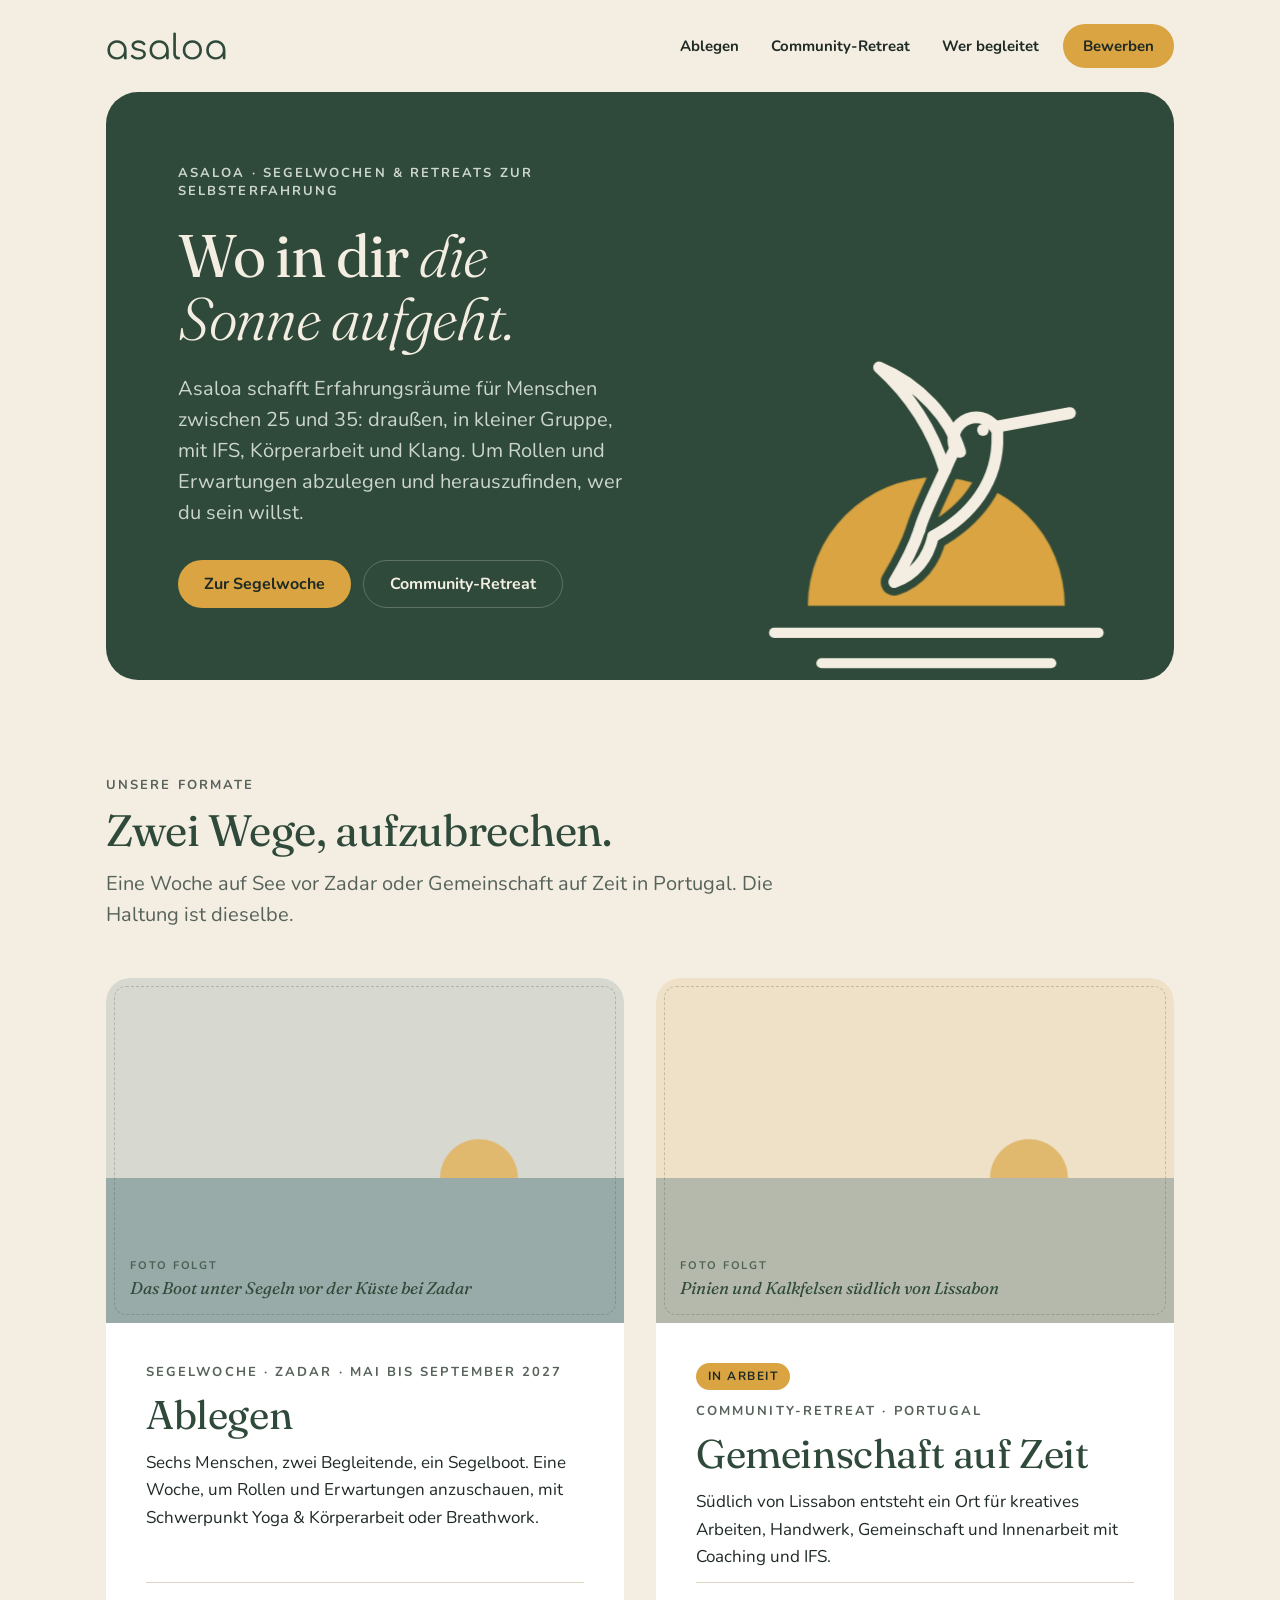
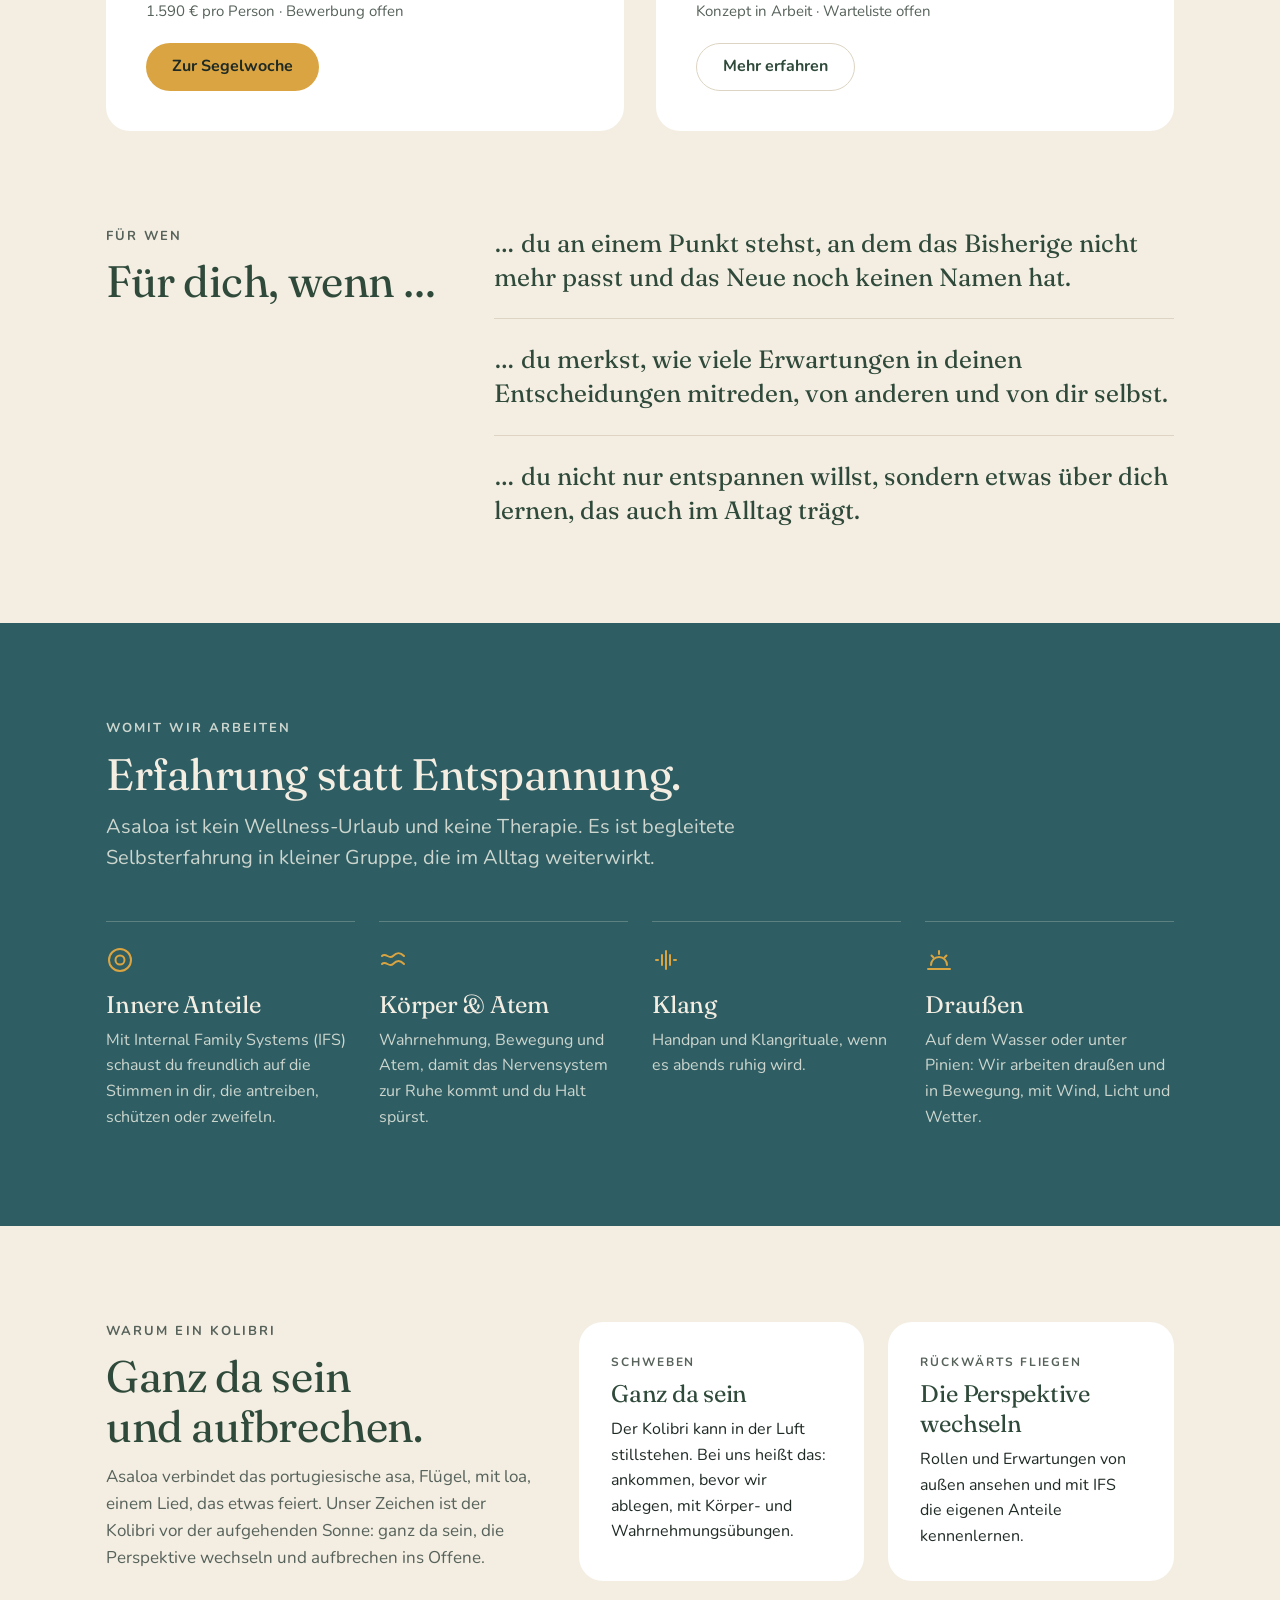
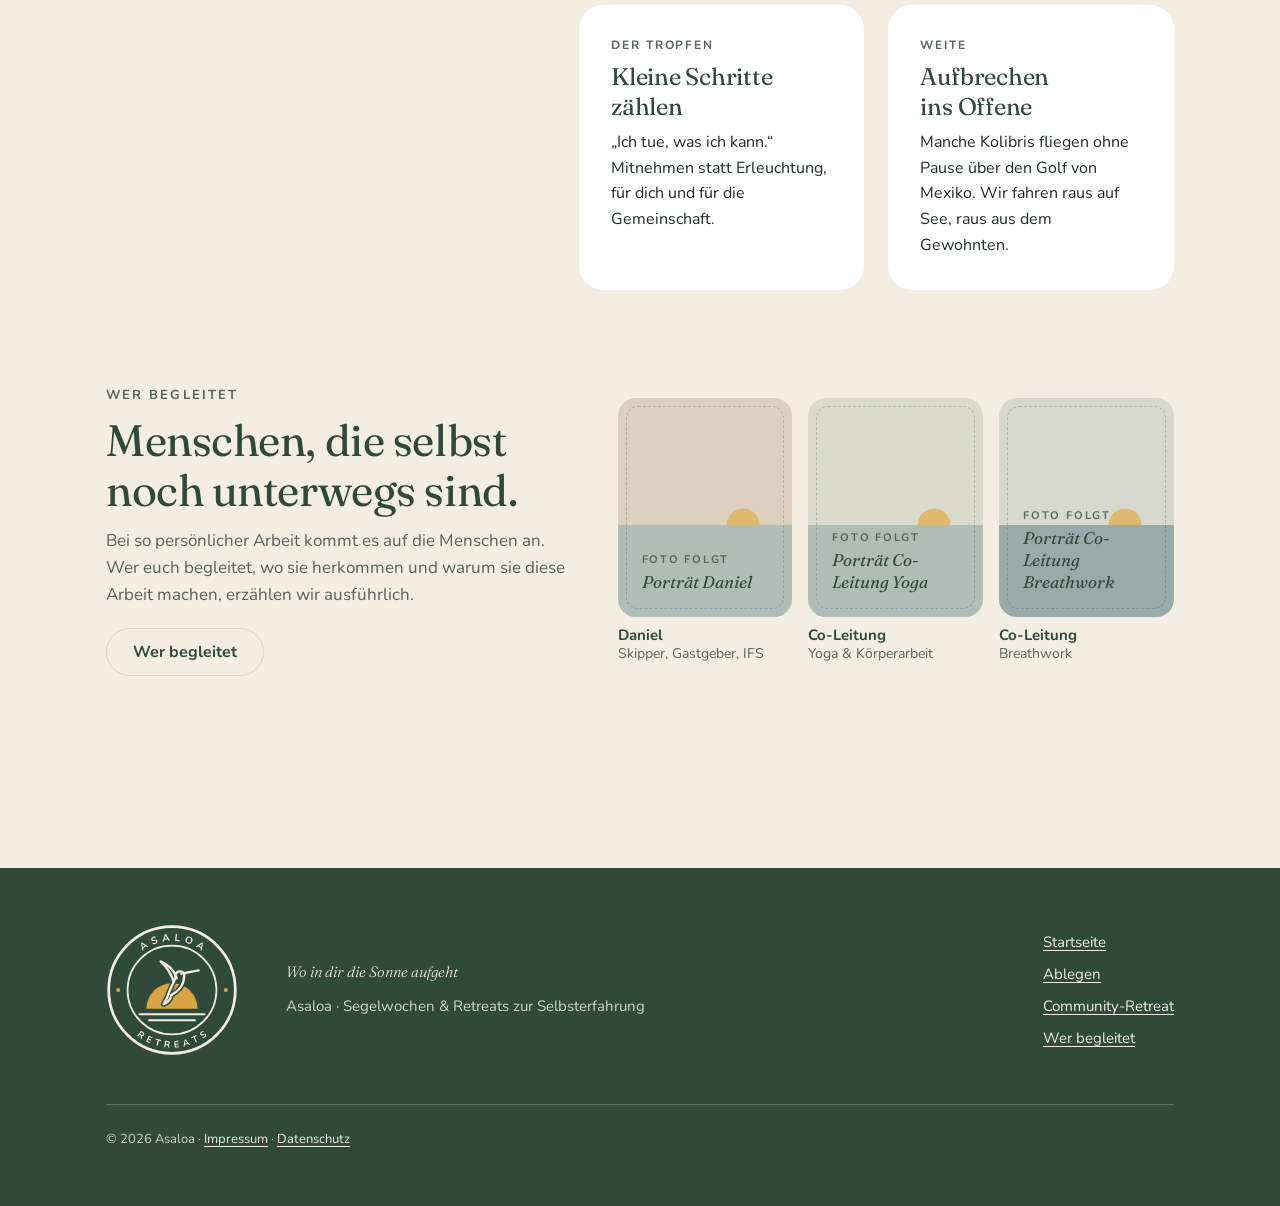
==== index.html @ fcc2469d "Website asaloa.de: mehrseitige Fassung (November 2026) Startseite Asaloa, Ablegen mit zwei Schwerpun" ====
<!doctype html>
<html lang="de">
<head>
<meta charset="utf-8">
<meta name="viewport" content="width=device-width,initial-scale=1,viewport-fit=cover">
<title>Asaloa · Segelwochen &amp; Retreats zur Selbsterfahrung</title>
<meta name="description" content="Asaloa: Segelwochen und Retreats zur Selbsterfahrung für Menschen zwischen 25 und 35. Ablegen, die Segelwoche vor Zadar, und ein Community-Retreat in Portugal.">
<meta name="theme-color" content="#2F4A3A">
<link rel="icon" href="favicon.svg" type="image/svg+xml">
<link rel="preload" href="fonts/fraunces-latin-opsz-normal.woff2" as="font" type="font/woff2" crossorigin>
<link rel="preload" href="fonts/nunito-latin-wght-normal.woff2" as="font" type="font/woff2" crossorigin>
<link rel="stylesheet" href="assets/asaloa.css">
<meta property="og:title" content="Asaloa · Segelwochen &amp; Retreats zur Selbsterfahrung">
<meta property="og:description" content="Asaloa: Segelwochen und Retreats zur Selbsterfahrung für Menschen zwischen 25 und 35. Ablegen, die Segelwoche vor Zadar, und ein Community-Retreat in Portugal.">
<meta property="og:type" content="website">
<meta property="og:url" content="https://asaloa.de/">
<meta property="og:locale" content="de_DE">
<script>(function(){var h=location.hash;if(/^#(bewerben|woche|termine|team)$/.test(h)){location.replace('ablegen.html'+h);}})();</script>
</head>
<body>
<header class="site-head">
  <div class="wrap">
    <a class="brand" href="./" aria-label="Asaloa, zur Startseite"><svg xmlns="http://www.w3.org/2000/svg" xmlns:xlink="http://www.w3.org/1999/xlink" viewBox="2.1 -82.1 348.8 86.6" aria-hidden="true" focusable="false"><defs><path id="wm-g0" d="M331 -5Q254 -5 193.0 31.5Q132 68 96.5 131.0Q61 194 61 273Q61 353 97.5 416.0Q134 479 197.0 515.5Q260 552 339 552Q418 552 480.5 515.5Q543 479 579.5 416.0Q616 353 617 273L586 249Q586 177 552.5 119.5Q519 62 461.5 28.5Q404 -5 331 -5ZM339 65Q397 65 442.5 92.0Q488 119 514.5 166.5Q541 214 541 273Q541 333 514.5 380.0Q488 427 442.5 454.5Q397 482 339 482Q282 482 236.0 454.5Q190 427 163.0 380.0Q136 333 136 273Q136 214 163.0 166.5Q190 119 236.0 92.0Q282 65 339 65ZM578 0Q561 0 550.0 10.5Q539 21 539 38V209L558 288L617 273V38Q617 21 606.0 10.5Q595 0 578 0Z"/><path id="wm-g1" d="M281 -5Q222 -5 164.0 15.0Q106 35 70 75Q59 87 61.0 102.0Q63 117 76 128Q90 138 105.0 136.0Q120 134 130 123Q154 95 193.5 80.0Q233 65 281 65Q355 65 388.0 90.5Q421 116 422 152Q422 188 388.0 211.5Q354 235 276 248Q175 264 128.0 304.0Q81 344 81 399Q81 450 108.0 484.0Q135 518 180.0 535.0Q225 552 279 552Q346 552 394.5 529.0Q443 506 473 467Q483 454 481.0 440.0Q479 426 465 417Q453 410 437.5 412.5Q422 415 411 427Q386 456 353.0 469.5Q320 483 277 483Q222 483 189.0 460.5Q156 438 156 404Q156 381 168.5 364.0Q181 347 211.5 334.0Q242 321 297 312Q372 300 415.5 276.5Q459 253 477.5 221.5Q496 190 496 153Q496 106 468.5 70.5Q441 35 392.5 15.0Q344 -5 281 -5Z"/><path id="wm-g2" d="M208 0Q168 0 136.5 22.0Q105 44 87.5 83.0Q70 122 70 173V743Q70 760 80.5 770.5Q91 781 108 781Q125 781 135.5 770.5Q146 760 146 743V173Q146 130 163.5 103.0Q181 76 208 76H233Q248 76 257.0 65.5Q266 55 266 38Q266 21 253.5 10.5Q241 0 221 0Z"/><path id="wm-g3" d="M339 -5Q259 -5 196.0 31.0Q133 67 97.0 130.0Q61 193 61 273Q61 354 97.0 417.0Q133 480 196.0 516.0Q259 552 339 552Q419 552 481.5 516.0Q544 480 580.0 417.0Q616 354 617 273Q617 193 580.5 130.0Q544 67 481.5 31.0Q419 -5 339 -5ZM339 65Q397 65 443.0 92.0Q489 119 515.0 166.0Q541 213 541 273Q541 333 515.0 380.5Q489 428 443.0 455.0Q397 482 339 482Q281 482 235.0 455.0Q189 428 162.5 380.5Q136 333 136 273Q136 213 162.5 166.0Q189 119 235.0 92.0Q281 65 339 65Z"/></defs><g fill="currentColor"><use xlink:href="#wm-g0" transform="translate(0.00 0) scale(0.1000 -0.1000)"/><use xlink:href="#wm-g1" transform="translate(67.70 0) scale(0.1000 -0.1000)"/><use xlink:href="#wm-g0" transform="translate(121.60 0) scale(0.1000 -0.1000)"/><use xlink:href="#wm-g2" transform="translate(189.30 0) scale(0.1000 -0.1000)"/><use xlink:href="#wm-g3" transform="translate(217.50 0) scale(0.1000 -0.1000)"/><use xlink:href="#wm-g0" transform="translate(285.20 0) scale(0.1000 -0.1000)"/></g></svg></a>
    <nav class="nav" aria-label="Hauptmenü">
      <a href="ablegen.html">Ablegen</a>
      <a href="community-retreat.html">Community-Retreat</a>
      <a href="wer-begleitet.html">Wer begleitet</a>
    </nav>
    <a class="btn btn-accent head-cta" href="ablegen.html#bewerben">Bewerben</a>
  </div>
</header>
<main>
  <section class="wrap" aria-labelledby="hero-title">
    <div class="hero">
      <div class="hero-text">
        <span class="label">Asaloa · Segelwochen &amp; Retreats zur Selbsterfahrung</span>
        <h1 id="hero-title">Wo in dir <em>die Sonne aufgeht.</em></h1>
        <p class="lead">Asaloa schafft Erfahrungsräume für Menschen zwischen 25 und 35: draußen, in kleiner Gruppe, mit IFS, Körperarbeit und Klang. Um Rollen und Erwartungen abzulegen und herauszufinden, wer du sein willst.</p>
        <div class="hero-actions">
          <a class="btn btn-accent" href="ablegen.html">Zur Segelwoche</a>
          <a class="btn btn-ghost" href="community-retreat.html">Community-Retreat</a>
        </div>
      </div>
      <div class="hero-mark"><svg viewBox="44 50 112 100" role="img" aria-label="Asaloa-Zeichen: ein Kolibri vor der aufgehenden Sonne über dem Meer"><defs><mask id="hm-halo" maskUnits="userSpaceOnUse" x="0" y="0" width="200" height="200"><rect x="0" y="0" width="200" height="200" fill="#fff"/><g transform="translate(47.05 43.50) scale(0.5)" fill="none" stroke="#000" stroke-width="15.96" stroke-linecap="round" stroke-linejoin="round"><path d="M117 76 A13 13 0 1 1 142 66"/><path d="M142 63 L185 55"/><path d="M117 76 C 115 80, 113 84, 111 89 C 104 104, 98 116, 96 124"/><path d="M142 68 C 143 96, 126 116, 104 128"/><path d="M96 124 C 92 136, 87 145, 81 155 C 93 151, 101 141, 104 128"/><path d="M111 89 C 104 66, 92 46, 72 28 C 96 38, 114 58, 120 78"/></g></mask><clipPath id="hm-sky"><rect x="0" y="0" width="200" height="128.5"/></clipPath></defs><g mask="url(#hm-halo)"><g clip-path="url(#hm-sky)"><path class="sun" d="M62 128 A38 38 0 0 1 138 128 Z" fill="#D9A441"/></g></g><g stroke="currentColor" stroke-width="3" stroke-linecap="round"><line x1="52" y1="136" x2="148" y2="136"/><line x1="66" y1="145" x2="134" y2="145"/></g><g transform="translate(47.05 43.50) scale(0.5)" fill="none" stroke="currentColor" stroke-width="6.96" stroke-linecap="round" stroke-linejoin="round"><path d="M117 76 A13 13 0 1 1 142 66"/><path d="M142 63 L185 55"/><path d="M117 76 C 115 80, 113 84, 111 89 C 104 104, 98 116, 96 124"/><path d="M142 68 C 143 96, 126 116, 104 128"/><path d="M96 124 C 92 136, 87 145, 81 155 C 93 151, 101 141, 104 128"/><path d="M111 89 C 104 66, 92 46, 72 28 C 96 38, 114 58, 120 78"/></g><g transform="translate(47.05 43.50) scale(0.5)"><circle cx="133.5" cy="65" r="3.48" fill="currentColor"/></g></svg></div>
    </div>
  </section>

  <section class="section" id="formate" aria-labelledby="formate-title">
    <div class="wrap">
      <div class="head">
        <span class="label">Unsere Formate</span>
        <h2 id="formate-title">Zwei Wege, aufzubrechen.</h2>
        <p class="lead muted">Eine Woche auf See vor Zadar oder Gemeinschaft auf Zeit in Portugal. Die Haltung ist dieselbe.</p>
      </div>
      <div class="offers">
        <article class="offer">
          <figure class="bild r-3x2 t-meer" data-bild="start-ablegen"><div class="bild-platz" role="img" aria-label="Platzhalter für ein Foto: Das Boot unter Segeln vor der Küste bei Zadar"><span class="bild-tag">Foto folgt</span><span class="bild-motiv">Das Boot unter Segeln vor der Küste bei Zadar</span></div></figure>
          <div class="offer-body">
            <span class="label">Segelwoche · Zadar · Mai bis September 2027</span>
            <h3>Ablegen</h3>
            <p>Sechs Menschen, zwei Begleitende, ein Segelboot. Eine Woche, um Rollen und Erwartungen anzuschauen, mit Schwerpunkt Yoga &amp; Körperarbeit oder Breathwork.</p>
            <p class="offer-meta">1.590 € pro Person · Bewerbung offen</p>
            <a class="btn btn-accent" href="ablegen.html">Zur Segelwoche</a>
          </div>
        </article>
        <article class="offer">
          <figure class="bild r-3x2 t-land" data-bild="start-portugal"><div class="bild-platz" role="img" aria-label="Platzhalter für ein Foto: Pinien und Kalkfelsen südlich von Lissabon"><span class="bild-tag">Foto folgt</span><span class="bild-motiv">Pinien und Kalkfelsen südlich von Lissabon</span></div></figure>
          <div class="offer-body">
            <span class="badge">In Arbeit</span>
            <span class="label">Community-Retreat · Portugal</span>
            <h3>Gemeinschaft auf Zeit</h3>
            <p>Südlich von Lissabon entsteht ein Ort für kreatives Arbeiten, Handwerk, Gemeinschaft und Innenarbeit mit Coaching und IFS.</p>
            <p class="offer-meta">Konzept in Arbeit · Warteliste offen</p>
            <a class="btn btn-line" href="community-retreat.html">Mehr erfahren</a>
          </div>
        </article>
      </div>
    </div>
  </section>

  <section class="section pt0" aria-labelledby="fit-title">
    <div class="wrap fit">
      <div class="head">
        <span class="label">Für wen</span>
        <h2 id="fit-title">Für dich, wenn …</h2>
      </div>
      <ul>
        <li>… du an einem Punkt stehst, an dem das Bisherige nicht mehr passt und das Neue noch keinen Namen hat.</li>
        <li>… du merkst, wie viele Erwartungen in deinen Entscheidungen mitreden, von anderen und von dir selbst.</li>
        <li>… du nicht nur entspannen willst, sondern etwas über dich lernen, das auch im Alltag trägt.</li>
      </ul>
    </div>
  </section>

  <section class="section sea" aria-labelledby="tools-title">
    <div class="wrap">
      <div class="head">
        <span class="label">Womit wir arbeiten</span>
        <h2 id="tools-title">Erfahrung statt Entspannung.</h2>
        <p class="lead muted">Asaloa ist kein Wellness-Urlaub und keine Therapie. Es ist begleitete Selbsterfahrung in kleiner Gruppe, die im Alltag weiterwirkt.</p>
      </div>
      <div class="tools">
        <div class="tool">
          <svg viewBox="0 0 28 28" fill="none" stroke="currentColor" stroke-width="2" stroke-linecap="round" aria-hidden="true"><circle cx="14" cy="14" r="11"/><circle cx="14" cy="14" r="4.5"/></svg>
          <h3>Innere Anteile</h3>
          <p>Mit Internal Family Systems (IFS) schaust du freundlich auf die Stimmen in dir, die antreiben, schützen oder zweifeln.</p>
        </div>
        <div class="tool">
          <svg viewBox="0 0 28 28" fill="none" stroke="currentColor" stroke-width="2" stroke-linecap="round" aria-hidden="true"><path d="M3 10c4-4 7 4 11 0s7-4 11 0"/><path d="M3 18c4-4 7 4 11 0s7-4 11 0"/></svg>
          <h3>Körper &amp; Atem</h3>
          <p>Wahrnehmung, Bewegung und Atem, damit das Nervensystem zur Ruhe kommt und du Halt spürst.</p>
        </div>
        <div class="tool">
          <svg viewBox="0 0 28 28" fill="none" stroke="currentColor" stroke-width="2" stroke-linecap="round" aria-hidden="true"><path d="M4 14h2M10 9v10M14 5v18M18 9v10M22 14h2"/></svg>
          <h3>Klang</h3>
          <p>Handpan und Klangrituale, wenn es abends ruhig wird.</p>
        </div>
        <div class="tool">
          <svg viewBox="0 0 28 28" fill="none" stroke="currentColor" stroke-width="2" stroke-linecap="round" aria-hidden="true"><path d="M6 19a8 8 0 0 1 16 0"/><path d="M3 23h22"/><path d="M14 5v3M6.5 9.5l2 2M21.5 9.5l-2 2"/></svg>
          <h3>Draußen</h3>
          <p>Auf dem Wasser oder unter Pinien: Wir arbeiten draußen und in Bewegung, mit Wind, Licht und Wetter.</p>
        </div>
      </div>
    </div>
  </section>

  <section class="section" aria-labelledby="bird-title">
    <div class="wrap bird">
      <div class="head">
        <span class="label">Warum ein Kolibri</span>
        <h2 id="bird-title">Ganz da sein und aufbrechen.</h2>
        <p class="muted">Asaloa verbindet das portugiesische asa, Flügel, mit loa, einem Lied, das etwas feiert. Unser Zeichen ist der Kolibri vor der aufgehenden Sonne: ganz da sein, die Perspektive wechseln und aufbrechen ins Offene.</p>
      </div>
      <div class="values">
        <div class="value"><span class="label">Schweben</span><h3>Ganz da sein</h3><p>Der Kolibri kann in der Luft stillstehen. Bei uns heißt das: ankommen, bevor wir ablegen, mit Körper- und Wahrnehmungsübungen.</p></div>
        <div class="value"><span class="label">Rückwärts fliegen</span><h3>Die Perspektive wechseln</h3><p>Rollen und Erwartungen von außen ansehen und mit IFS die eigenen Anteile kennenlernen.</p></div>
        <div class="value"><span class="label">Der Tropfen</span><h3>Kleine Schritte zählen</h3><p>„Ich tue, was ich kann.“ Mitnehmen statt Erleuchtung, für dich und für die Gemeinschaft.</p></div>
        <div class="value"><span class="label">Weite</span><h3>Aufbrechen ins Offene</h3><p>Manche Kolibris fliegen ohne Pause über den Golf von Mexiko. Wir fahren raus auf See, raus aus dem Gewohnten.</p></div>
      </div>
    </div>
  </section>

  <section class="section pt0" aria-labelledby="teaser-title">
    <div class="wrap teaser">
      <div class="head">
        <span class="label">Wer begleitet</span>
        <h2 id="teaser-title">Menschen, die selbst noch unterwegs sind.</h2>
        <p class="muted">Bei so persönlicher Arbeit kommt es auf die Menschen an. Wer euch begleitet, wo sie herkommen und warum sie diese Arbeit machen, erzählen wir ausführlich.</p>
        <a class="btn btn-line" href="wer-begleitet.html">Wer begleitet</a>
      </div>
      <div class="faces">
        <figure><figure class="bild r-4x5 t-holz" data-bild="start-daniel"><div class="bild-platz" role="img" aria-label="Platzhalter für ein Foto: Porträt Daniel"><span class="bild-tag">Foto folgt</span><span class="bild-motiv">Porträt Daniel</span></div></figure><figcaption><b>Daniel</b>Skipper, Gastgeber, IFS</figcaption></figure>
        <figure><figure class="bild r-4x5" data-bild="start-yoga"><div class="bild-platz" role="img" aria-label="Platzhalter für ein Foto: Porträt Co-Leitung Yoga"><span class="bild-tag">Foto folgt</span><span class="bild-motiv">Porträt Co-Leitung Yoga</span></div></figure><figcaption><b>Co-Leitung</b>Yoga &amp; Körperarbeit</figcaption></figure>
        <figure><figure class="bild r-4x5 t-meer" data-bild="start-breathwork"><div class="bild-platz" role="img" aria-label="Platzhalter für ein Foto: Porträt Co-Leitung Breathwork"><span class="bild-tag">Foto folgt</span><span class="bild-motiv">Porträt Co-Leitung Breathwork</span></div></figure><figcaption><b>Co-Leitung</b>Breathwork</figcaption></figure>
      </div>
    </div>
  </section>
</main>

<footer class="site-foot">
  <div class="wrap">
    <svg class="seal" xmlns="http://www.w3.org/2000/svg" xmlns:xlink="http://www.w3.org/1999/xlink" viewBox="2 2 196 196" role="img" aria-label="Asaloa"><defs><path id="sg-g0" d="M84 -8Q60 -8 45.5 3Q31 14 28 32.5Q25 51 35 74L299 659Q312 688 330.5 700.5Q349 713 373 713Q396 713 414.5 700.5Q433 688 446 659L711 74Q722 51 719 32Q716 13 702 2.5Q688 -8 665 -8Q637 -8 621.5 5.5Q606 19 594 47L529 198L583 163H161L215 198L151 47Q138 18 124 5Q110 -8 84 -8ZM371 566 231 233 205 265H539L514 233L373 566Z"/><path id="sg-g1" d="M320 -10Q276 -10 232 -3.5Q188 3 149 16.5Q110 30 79 50Q61 62 54 79Q47 96 49.5 112.5Q52 129 62.5 141.5Q73 154 89 157Q105 160 124 148Q168 122 217 110Q266 98 320 98Q399 98 435 124.5Q471 151 471 193Q471 228 445.5 248Q420 268 358 281L248 304Q153 324 106.5 371.5Q60 419 60 497Q60 546 80 586Q100 626 136.5 655Q173 684 223.5 699.5Q274 715 335 715Q395 715 449 700Q503 685 546 656Q562 645 567.5 629Q573 613 570 597.5Q567 582 556 571Q545 560 528.5 558Q512 556 491 568Q454 589 416 598Q378 607 334 607Q288 607 255 594Q222 581 204.5 557.5Q187 534 187 502Q187 466 211 444.5Q235 423 293 411L402 388Q501 367 549.5 322Q598 277 598 202Q598 154 578.5 115Q559 76 522.5 48Q486 20 435 5Q384 -10 320 -10Z"/><path id="sg-g2" d="M142 0Q111 0 94 17.5Q77 35 77 66V643Q77 675 93.5 691.5Q110 708 141 708Q172 708 188.5 691.5Q205 675 205 643V109H495Q522 109 536.5 95Q551 81 551 55Q551 29 536.5 14.5Q522 0 495 0Z"/><path id="sg-g3" d="M393 -10Q291 -10 214.5 35Q138 80 96 161.5Q54 243 54 353Q54 436 78 502.5Q102 569 146.5 616.5Q191 664 253.5 689.5Q316 715 393 715Q496 715 572 670.5Q648 626 690 545Q732 464 732 354Q732 271 708 204Q684 137 639.5 89Q595 41 532.5 15.5Q470 -10 393 -10ZM393 100Q458 100 503.5 130Q549 160 573.5 217Q598 274 598 353Q598 473 544.5 539Q491 605 393 605Q329 605 283 575.5Q237 546 212.5 489.5Q188 433 188 353Q188 234 242 167Q296 100 393 100Z"/><path id="sg-g4" d="M141 -8Q110 -8 93.5 9.5Q77 27 77 58V640Q77 672 94 688.5Q111 705 142 705H383Q499 705 562 649.5Q625 594 625 494Q625 429 596.5 382Q568 335 514 310Q460 285 383 285L392 300H425Q466 300 496.5 280Q527 260 550 217L625 78Q637 57 636 37Q635 17 621 4.5Q607 -8 580 -8Q553 -8 536 3.5Q519 15 506 39L405 225Q387 259 362.5 270.5Q338 282 300 282H205V58Q205 27 189 9.5Q173 -8 141 -8ZM205 377H361Q430 377 465.5 405.5Q501 434 501 491Q501 547 465.5 575.5Q430 604 361 604H205Z"/><path id="sg-g5" d="M145 0Q112 0 94.5 17.5Q77 35 77 68V637Q77 670 94.5 687.5Q112 705 145 705H502Q527 705 540.5 692Q554 679 554 655Q554 630 540.5 616.5Q527 603 502 603H200V409H480Q506 409 519 396Q532 383 532 358Q532 333 519 320Q506 307 480 307H200V102H502Q527 102 540.5 89Q554 76 554 51Q554 26 540.5 13Q527 0 502 0Z"/><path id="sg-g6" d="M311 -8Q280 -8 263.5 9.5Q247 27 247 58V598H52Q26 598 11.5 612.5Q-3 627 -3 652Q-3 678 11.5 691.5Q26 705 52 705H570Q596 705 610.5 691.5Q625 678 625 652Q625 627 610.5 612.5Q596 598 570 598H375V58Q375 27 359 9.5Q343 -8 311 -8Z"/></defs><circle cx="100" cy="100" r="94" fill="none" stroke="currentColor" stroke-width="4"/><circle cx="100" cy="100" r="66" fill="none" stroke="currentColor" stroke-width="2.5"/><g fill="currentColor"><use xlink:href="#sg-g0" transform="translate(60.49 38.61) rotate(-32.76) translate(-5.58 0.00) scale(0.0150 -0.0150)"/><use xlink:href="#sg-g1" transform="translate(75.36 31.28) rotate(-19.73) translate(-4.73 0.00) scale(0.0150 -0.0150)"/><use xlink:href="#sg-g0" transform="translate(91.50 27.50) rotate(-6.69) translate(-5.58 0.00) scale(0.0150 -0.0150)"/><use xlink:href="#sg-g2" transform="translate(107.56 27.39) rotate(5.95) translate(-4.21 0.00) scale(0.0150 -0.0150)"/><use xlink:href="#sg-g3" transform="translate(123.55 30.90) rotate(18.82) translate(-5.89 0.00) scale(0.0150 -0.0150)"/><use xlink:href="#sg-g0" transform="translate(139.51 38.61) rotate(32.76) translate(-5.58 0.00) scale(0.0150 -0.0150)"/></g><g fill="currentColor"><use xlink:href="#sg-g4" transform="translate(51.46 170.39) rotate(34.59) translate(-4.63 0.00) scale(0.0135 -0.0135)"/><use xlink:href="#sg-g5" transform="translate(64.25 177.67) rotate(24.72) translate(-4.03 0.00) scale(0.0135 -0.0135)"/><use xlink:href="#sg-g6" transform="translate(77.68 182.53) rotate(15.14) translate(-4.19 0.00) scale(0.0135 -0.0135)"/><use xlink:href="#sg-g4" transform="translate(92.32 185.15) rotate(5.15) translate(-4.63 0.00) scale(0.0135 -0.0135)"/><use xlink:href="#sg-g5" transform="translate(107.04 185.21) rotate(-4.72) translate(-4.03 0.00) scale(0.0135 -0.0135)"/><use xlink:href="#sg-g0" transform="translate(121.93 182.64) rotate(-14.86) translate(-5.02 0.00) scale(0.0135 -0.0135)"/><use xlink:href="#sg-g6" transform="translate(136.28 177.42) rotate(-25.10) translate(-4.19 0.00) scale(0.0135 -0.0135)"/><use xlink:href="#sg-g1" transform="translate(148.84 170.18) rotate(-34.84) translate(-4.26 0.00) scale(0.0135 -0.0135)"/></g><circle cx="20" cy="100" r="3" fill="#D9A441"/><circle cx="180" cy="100" r="3" fill="#D9A441"/><defs><mask id="sg-h6" maskUnits="userSpaceOnUse" x="-100" y="-100" width="400" height="400"><rect x="-100" y="-100" width="400" height="400" fill="#fff"/><g transform="translate(47.05 43.50) scale(0.5)" fill="none" stroke="#000" stroke-width="15.96" stroke-linecap="round" stroke-linejoin="round"><path d="M117 76 A13 13 0 1 1 142 66"/><path d="M142 63 L185 55"/><path d="M117 76 C 115 80, 113 84, 111 89 C 104 104, 98 116, 96 124"/><path d="M142 68 C 143 96, 126 116, 104 128"/><path d="M96 124 C 92 136, 87 145, 81 155 C 93 151, 101 141, 104 128"/><path d="M111 89 C 104 66, 92 46, 72 28 C 96 38, 114 58, 120 78"/></g></mask></defs><g mask="url(#sg-h6)"><path d="M62 128 A38 38 0 0 1 138 128 Z" fill="#D9A441"/></g><g stroke="currentColor" stroke-width="3" stroke-linecap="round"><line x1="52" y1="136" x2="148" y2="136"/><line x1="66" y1="145" x2="134" y2="145"/></g><g transform="translate(47.05 43.50) scale(0.5)" fill="none" stroke="currentColor" stroke-width="6.96" stroke-linecap="round" stroke-linejoin="round"><path d="M117 76 A13 13 0 1 1 142 66"/><path d="M142 63 L185 55"/><path d="M117 76 C 115 80, 113 84, 111 89 C 104 104, 98 116, 96 124"/><path d="M142 68 C 143 96, 126 116, 104 128"/><path d="M96 124 C 92 136, 87 145, 81 155 C 93 151, 101 141, 104 128"/><path d="M111 89 C 104 66, 92 46, 72 28 C 96 38, 114 58, 120 78"/></g><g transform="translate(47.05 43.50) scale(0.5)"><circle cx="133.5" cy="65" r="3.48" fill="currentColor"/></g></svg>
    <div class="foot-text">
      <p class="quote">Wo in dir die Sonne aufgeht</p>
      <p>Asaloa · Segelwochen &amp; Retreats zur Selbsterfahrung</p>
    </div>
    <nav class="foot-links" aria-label="Fußzeile">
      <a href="./">Startseite</a>
      <a href="ablegen.html">Ablegen</a>
      <a href="community-retreat.html">Community-Retreat</a>
      <a href="wer-begleitet.html">Wer begleitet</a>
    </nav>
    <p class="legal">© 2026 Asaloa · <a href="impressum.html">Impressum</a> · <a href="datenschutz.html">Datenschutz</a></p>
  </div>
</footer>
<script src="assets/asaloa.js" defer></script>
</body>
</html>
---- assets/asaloa.css ----
/* Asaloa – gemeinsames Stylesheet für alle Seiten */
@font-face{font-family:"Fraunces";font-style:normal;font-weight:100 900;font-display:swap;src:url(../fonts/fraunces-latin-opsz-normal.woff2) format("woff2")}
@font-face{font-family:"Fraunces";font-style:italic;font-weight:100 900;font-display:swap;src:url(../fonts/fraunces-latin-opsz-italic.woff2) format("woff2")}
@font-face{font-family:"Nunito";font-style:normal;font-weight:200 1000;font-display:swap;src:url(../fonts/nunito-latin-wght-normal.woff2) format("woff2")}
@font-face{font-family:"Nunito";font-style:italic;font-weight:200 1000;font-display:swap;src:url(../fonts/nunito-latin-wght-italic.woff2) format("woff2")}

/* Layout: weite Kalk-Fläche, eine große Pinie-Fläche als Hero mit aufgehender Sonne,
   die Woche als Kurslinie von Station zu Station, Meer-Fläche für die Arbeit an Bord. */
:root{
  --kalk:#F3EDE2; --pinie:#2F4A3A; --meer:#2E5D63; --ocker:#D9A441; --tinte:#1F2A24;
  --bg:#F3EDE2; --bg-raised:#FFFFFF; --bg-sunken:#E7DFD0;
  --brand-block:#2F4A3A; --sea-block:#2E5D63;
  --ink:#1F2A24; --ink-muted:#56625A; --heading:#2F4A3A; --link:#2E5D63;
  --ink-on-brand:#F3EDE2; --ink-on-brand-muted:#CDD6CE; --line-on-brand:rgba(243,237,226,.24);
  --sea-muted:#CDD6CE; --sea-icon:#D9A441;
  --accent:#D9A441; --on-accent:#1F2A24; --line:#DDD4C3;
  --font-display:"Fraunces", Georgia, "Times New Roman", serif;
  --font-body:"Nunito", system-ui, -apple-system, "Segoe UI", sans-serif;
  --space-2:8px; --space-3:12px; --space-4:16px; --space-6:24px; --space-8:32px; --space-12:48px; --space-14:56px; --space-24:96px;
  --radius-sm:10px; --radius-md:18px; --radius-lg:24px; --radius-xl:32px;
  --gutter:clamp(16px, 5vw, 56px);
  --section:clamp(48px, 9vw, 96px);
}
@media (prefers-color-scheme: dark){
  :root:not([data-theme="light"]){
    --bg:#1A2A21; --bg-raised:#2F4A3A; --bg-sunken:#24392D;
    --brand-block:#3D5E4A; --sea-block:#3A6E75;
    --ink:#F3EDE2; --ink-muted:#B8C2BA; --heading:#F3EDE2; --link:#D9A441;
    --ink-on-brand-muted:#D6DDD7; --line:#3A5446; --sea-muted:#F3EDE2; --sea-icon:#F3EDE2; color-scheme:dark;
  }
}
:root[data-theme="dark"]{
  --bg:#1A2A21; --bg-raised:#2F4A3A; --bg-sunken:#24392D;
  --brand-block:#3D5E4A; --sea-block:#3A6E75;
  --ink:#F3EDE2; --ink-muted:#B8C2BA; --heading:#F3EDE2; --link:#D9A441;
  --ink-on-brand-muted:#D6DDD7; --line:#3A5446; --sea-muted:#F3EDE2; --sea-icon:#F3EDE2; color-scheme:dark;
}

*,*::before,*::after{box-sizing:border-box}
html{scroll-behavior:smooth}
@media (prefers-reduced-motion: reduce){html{scroll-behavior:auto}}
body{background:var(--bg);color:var(--ink);font-family:var(--font-body);font-size:17px;line-height:1.6;-webkit-font-smoothing:antialiased}
a{color:var(--link);text-underline-offset:3px}
a:hover{text-decoration-thickness:2px}
:focus-visible{outline:3px solid var(--accent);outline-offset:3px;border-radius:6px}
h1,h2,h3{font-family:var(--font-display);font-weight:400;color:var(--heading);margin:0;text-wrap:balance;letter-spacing:-0.01em}
h2{font-size:clamp(30px, 4.2vw, 44px);line-height:1.12}
h3{font-size:clamp(21px, 2.2vw, 24px);line-height:1.25}
p{margin:0}
.wrap{max-width:1180px;margin-inline:auto;padding-left:max(var(--gutter), env(safe-area-inset-left, 0px));padding-right:max(var(--gutter), env(safe-area-inset-right, 0px))}
.section{padding-block:var(--section)}
.label{font-family:var(--font-body);font-weight:700;font-size:13px;line-height:1.4;letter-spacing:.16em;text-transform:uppercase;color:var(--ink-muted)}
.lead{font-size:clamp(18px, 1.8vw, 20px);line-height:1.55;max-width:36em}
.muted{color:var(--ink-muted)}
.stack{display:flex;flex-direction:column;gap:var(--space-4)}
.head{display:flex;flex-direction:column;gap:var(--space-3);max-width:720px}

.btn{display:inline-flex;align-items:center;justify-content:center;gap:10px;min-height:48px;padding:12px 26px;border-radius:999px;font:700 16px/1.2 var(--font-body);text-decoration:none;border:0;cursor:pointer}
.btn-accent{background:var(--accent);color:var(--on-accent)}
.btn-accent:hover{background:#E3B25A}
.btn-ghost{color:var(--ink-on-brand);border:1.5px solid var(--line-on-brand);background:transparent}
.btn-ghost:hover{border-color:var(--ink-on-brand)}

/* Kopf */
.site-head{padding-block:var(--space-6)}
.site-head .wrap{display:flex;align-items:center;justify-content:space-between;gap:var(--space-6);flex-wrap:wrap}
.brand{display:inline-flex;color:var(--heading);text-decoration:none}
.brand svg{height:30px;width:auto;display:block}
.nav{display:flex;align-items:center;gap:clamp(16px, 2.6vw, 32px);flex-wrap:wrap}
.nav a:not(.btn){color:var(--ink);text-decoration:none;font-weight:700;font-size:15px}
.nav a:not(.btn):hover{color:var(--heading);text-decoration:underline}
.nav .btn{min-height:44px;padding:10px 20px;font-size:15px}


/* Hero */
.hero{background:var(--brand-block);color:var(--ink-on-brand);border-radius:var(--radius-xl);overflow:hidden;display:grid;grid-template-columns:minmax(0,1.25fr) minmax(0,1fr);align-items:end}
.hero-text{padding:clamp(28px, 6vw, 72px);display:flex;flex-direction:column;gap:var(--space-6)}
.hero .label{color:var(--ink-on-brand-muted)}
.hero h1{color:var(--ink-on-brand);font-size:clamp(38px, 5.2vw, 60px);line-height:1.04;letter-spacing:-0.02em}
.hero h1 em{font-style:italic;font-weight:300}
.hero .lead{color:var(--ink-on-brand-muted)}
.hero-actions{display:flex;flex-wrap:wrap;gap:var(--space-3);padding-top:var(--space-2)}
.hero-mark{align-self:stretch;display:flex;align-items:flex-end;justify-content:center;padding:clamp(8px, 3vw, 40px) clamp(16px, 4vw, 48px) 0}
.hero-mark svg{width:100%;max-width:440px;height:auto;display:block;color:var(--ink-on-brand)}
.sun{animation:rise 1.6s cubic-bezier(.2,.7,.2,1) .2s both}
@keyframes rise{from{transform:translateY(34px)}to{transform:translateY(0)}}
@media (prefers-reduced-motion: reduce){.sun{animation:none}}
@media (max-width: 860px){
  .hero{grid-template-columns:1fr}
  .hero-mark{order:-1;padding-top:var(--space-8)}
  .hero-mark svg{max-width:260px}
}

/* Eckdaten wie im Logbuch */
.facts{display:grid;grid-template-columns:repeat(auto-fit, minmax(min(170px, 100%), 1fr));border-top:1px solid var(--line);margin-top:var(--space-8)}
.fact{padding:var(--space-4) var(--space-4) var(--space-4) 0;border-bottom:1px solid var(--line);display:flex;flex-direction:column;gap:4px;min-width:0}
.fact .label{font-size:12px}
.fact b{font-family:var(--font-display);font-weight:400;font-size:22px;line-height:1.2;color:var(--heading);font-variant-numeric:tabular-nums}
.fact span:last-child{font-size:15px;color:var(--ink-muted)}

/* Für dich, wenn */
.fit{display:grid;grid-template-columns:minmax(0,1fr) minmax(0,2fr);gap:var(--space-12)}
.fit ul{list-style:none;margin:0;padding:0;display:flex;flex-direction:column}
.fit li{font-family:var(--font-display);font-size:clamp(20px, 2.2vw, 25px);line-height:1.35;color:var(--heading);padding-block:var(--space-6);border-bottom:1px solid var(--line)}
.fit li:first-child{padding-top:0}
.fit li:last-child{border-bottom:0;padding-bottom:0}
@media (max-width: 760px){.fit{grid-template-columns:1fr;gap:var(--space-6)}}

/* Die Woche als Kurslinie */
.course{list-style:none;margin:var(--space-12) 0 0;padding:0;display:grid;grid-template-columns:repeat(5, minmax(0,1fr));gap:var(--space-6);position:relative}
.course::before{content:"";position:absolute;left:14px;right:14px;top:14px;border-top:2px dashed var(--line)}
.stop{position:relative;display:flex;flex-direction:column;gap:var(--space-2);min-width:0}
.dot{width:30px;height:30px;border-radius:50%;background:var(--bg);border:2px solid var(--heading);display:flex;align-items:center;justify-content:center;font:700 13px/1 var(--font-body);color:var(--heading);position:relative;z-index:1;margin-bottom:var(--space-3)}
.stop:last-child .dot{background:var(--accent);border-color:var(--accent);color:var(--on-accent)}
.stop .label{font-size:12px}
.stop p{font-size:15px;color:var(--ink-muted)}
@media (max-width: 900px){
  .course{grid-template-columns:1fr;gap:var(--space-6)}
  .course::before{left:14px;right:auto;top:14px;bottom:14px;border-top:0;border-left:2px dashed var(--line)}
  .stop{padding-left:52px}
  .dot{position:absolute;left:0;top:0;margin:0}
}

.day{display:grid;grid-template-columns:minmax(0,1fr) minmax(0,1.15fr);gap:var(--space-12);margin-top:var(--space-24);align-items:start}
.photo{background:var(--bg-sunken);border-radius:var(--radius-md);display:flex;align-items:center;justify-content:center;text-align:center;padding:var(--space-6);color:var(--ink-muted);font-size:15px;max-width:100%}
.photo-wide{aspect-ratio:4/3}
.quote{font-family:var(--font-display);font-style:italic;font-weight:300;font-size:clamp(24px, 2.6vw, 30px);line-height:1.25;color:var(--heading)}
.timeline{margin:0;padding:0;list-style:none;border-top:1px solid var(--line)}
.timeline li{display:grid;grid-template-columns:64px minmax(0,1fr);gap:var(--space-4);padding-block:11px;border-bottom:1px solid var(--line);font-size:16px}
.timeline time{font-variant-numeric:tabular-nums;font-weight:700;color:var(--heading)}
@media (max-width: 860px){.day{grid-template-columns:1fr;gap:var(--space-8);margin-top:var(--space-12)}}

/* Womit wir arbeiten */
.sea{background:var(--sea-block);color:var(--ink-on-brand)}
.sea h2,.sea h3{color:var(--ink-on-brand)}
.sea .label,.sea p.muted{color:var(--sea-muted)}
.tools{display:grid;grid-template-columns:repeat(auto-fit, minmax(min(240px, 100%), 1fr));gap:var(--space-8) var(--space-6);margin-top:var(--space-12)}
.tool{display:flex;flex-direction:column;gap:var(--space-2);padding-top:var(--space-6);border-top:1.5px solid var(--line-on-brand)}
.tool p{color:var(--sea-muted);font-size:16px}
.tool svg{width:28px;height:28px;color:var(--sea-icon);margin-bottom:var(--space-2)}

/* Kolibri */
.bird{display:grid;grid-template-columns:minmax(0,1fr) minmax(0,1.4fr);gap:var(--space-12);align-items:start}
.values{display:grid;grid-template-columns:repeat(2, minmax(0,1fr));gap:var(--space-6)}
.value{background:var(--bg-raised);border-radius:var(--radius-lg);padding:var(--space-8);display:flex;flex-direction:column;gap:var(--space-2)}
.value .label{font-size:12px}
.value p{font-size:16px}
@media (max-width: 900px){.bird{grid-template-columns:1fr;gap:var(--space-8)}}
@media (max-width: 560px){.values{grid-template-columns:1fr}}

/* Team */
.team{display:grid;grid-template-columns:minmax(0,1fr) minmax(0,1fr) minmax(0,1fr);gap:var(--space-8);align-items:start}
.person{display:flex;flex-direction:column;gap:var(--space-3)}
.person .photo{aspect-ratio:4/5}
.person p{font-size:16px}
.person .role{font-size:13px;font-weight:700;letter-spacing:.16em;text-transform:uppercase;color:var(--ink-muted)}
@media (max-width: 900px){.team{grid-template-columns:1fr 1fr}.team .head{grid-column:1/-1}}
@media (max-width: 560px){.team{grid-template-columns:1fr}}

/* Termine & Preis */
.book{display:grid;grid-template-columns:minmax(0,1fr) minmax(0,1fr);gap:var(--space-8);align-items:start}
.price-card{background:var(--bg-raised);border-radius:var(--radius-lg);padding:clamp(24px, 4vw, 40px);display:flex;flex-direction:column;gap:var(--space-6)}
.price{display:flex;align-items:baseline;gap:var(--space-3);flex-wrap:wrap}
.price b{font-family:var(--font-display);font-weight:400;font-size:clamp(48px, 6vw, 64px);line-height:1;color:var(--heading);font-variant-numeric:tabular-nums;letter-spacing:-0.02em}
.terms{margin:0;display:grid;grid-template-columns:auto minmax(0,1fr);border-top:1px solid var(--line)}
.terms dt,.terms dd{margin:0;padding-block:12px;border-bottom:1px solid var(--line);font-size:16px}
.terms dt{color:var(--ink-muted);padding-right:var(--space-6)}
.ph{color:var(--ink-muted);font-style:italic}

.apply{background:var(--brand-block);color:var(--ink-on-brand);border-radius:var(--radius-lg);padding:clamp(24px, 4vw, 40px);display:flex;flex-direction:column;gap:var(--space-6)}
.apply h2{color:var(--ink-on-brand);font-size:clamp(28px, 3.4vw, 36px)}
.steps{list-style:none;margin:0;padding:0;display:flex;flex-direction:column;gap:var(--space-4)}
.steps li{display:grid;grid-template-columns:36px minmax(0,1fr);gap:var(--space-4);align-items:start}
.steps .n{width:36px;height:36px;border-radius:50%;border:1.5px solid var(--line-on-brand);display:flex;align-items:center;justify-content:center;font-weight:700;font-size:15px}
.steps strong{display:block}
.steps span{color:var(--ink-on-brand-muted);font-size:16px}

.form{display:grid;grid-template-columns:minmax(0,1fr) minmax(0,1fr);gap:var(--space-4);padding-top:var(--space-6);border-top:1px solid var(--line-on-brand)}
.field{display:flex;flex-direction:column;gap:6px;min-width:0}
.field.full{grid-column:1/-1}
.field label{font-size:14px;font-weight:700}
.field input,.field select,.field textarea{font:inherit;font-size:16px;color:var(--tinte);background:#FBF8F2;border:1.5px solid transparent;border-radius:var(--radius-sm);padding:12px 14px;min-height:48px;width:100%}
.field textarea{min-height:110px;resize:vertical}
.field input:focus,.field select:focus,.field textarea:focus{outline:none;border-color:var(--accent)}
.form .btn{grid-column:1/-1;justify-self:start;white-space:nowrap}
.note{grid-column:1/-1;font-size:15px;color:var(--ink-on-brand-muted)}
.note[hidden]{display:none}
@media (max-width: 900px){.book{grid-template-columns:1fr}}
@media (max-width: 520px){.form{grid-template-columns:1fr}}

/* Portugal */
.land{display:grid;grid-template-columns:minmax(0,1.2fr) minmax(0,1fr);gap:var(--space-12);align-items:end;border-top:1px solid var(--line);padding-top:var(--section)}
.wait{display:flex;flex-direction:column;gap:var(--space-2)}
.wait label{font-weight:700;font-size:15px}
.wait-row{display:flex;flex-wrap:wrap;gap:var(--space-3)}
.wait input{flex:1 1 240px;min-width:0;font:inherit;font-size:16px;color:var(--ink);background:var(--bg-raised);border:1.5px solid var(--line);border-radius:999px;padding:12px 20px;min-height:48px}
.wait input:focus{outline:none;border-color:var(--accent)}
.btn-pinie{background:var(--heading);color:var(--bg)}
.wait .note{color:var(--ink-muted)}
@media (max-width: 860px){.land{grid-template-columns:1fr;gap:var(--space-6)}}

/* FAQ */
.faq{display:grid;grid-template-columns:minmax(0,1fr) minmax(0,2fr);gap:var(--space-12)}
.faq-list{border-top:1px solid var(--line)}
details{border-bottom:1px solid var(--line)}
summary{list-style:none;cursor:pointer;padding-block:var(--space-6);display:flex;justify-content:space-between;align-items:center;gap:var(--space-4);font-family:var(--font-display);font-size:clamp(19px, 2vw, 22px);color:var(--heading)}
summary::-webkit-details-marker{display:none}
summary::after{content:"";flex:none;width:12px;height:12px;border-right:2px solid currentColor;border-bottom:2px solid currentColor;transform:rotate(45deg) translateY(-3px);transition:transform .2s}
details[open] summary::after{transform:rotate(225deg) translateY(-3px)}
details p{padding-bottom:var(--space-6);max-width:40em;color:var(--ink)}
@media (max-width: 760px){.faq{grid-template-columns:1fr;gap:var(--space-6)}}

/* Fuß */
.site-foot{background:var(--brand-block);color:var(--ink-on-brand);margin-top:var(--section)}
.site-foot .wrap{padding-block:var(--space-14);display:grid;grid-template-columns:auto minmax(0,1fr) auto;gap:var(--space-12);align-items:center}
.seal{width:132px;height:auto;display:block;color:var(--ink-on-brand)}
.foot-text{display:flex;flex-direction:column;gap:var(--space-3)}
.foot-text .quote{color:var(--ink-on-brand)}
.foot-text p{color:var(--ink-on-brand-muted);font-size:15px;max-width:34em}
.foot-links{display:flex;flex-direction:column;gap:var(--space-2);font-size:15px}
.foot-links a{color:var(--ink-on-brand)}
.legal{color:var(--ink-on-brand-muted);font-size:13px;grid-column:1/-1;padding-top:var(--space-6);border-top:1px solid var(--line-on-brand)}
@media (max-width: 760px){.site-foot .wrap{grid-template-columns:1fr;gap:var(--space-8)}.seal{width:112px}}

/* Ergänzungen für den Livegang */
body{margin:0}
[hidden]{display:none!important}
.hp{position:absolute;left:-9999px;width:1px;height:1px;overflow:hidden}
.check{display:flex;gap:10px;align-items:flex-start;font-size:14px;line-height:1.5}
.check.full{grid-column:1/-1}
.check input{width:20px;height:20px;margin:2px 0 0;flex:none;accent-color:var(--accent)}
.apply .check{color:var(--ink-on-brand-muted)}
.apply .check a{color:var(--ink-on-brand)}
.wait .check{color:var(--ink-muted);font-weight:400;font-size:14px}
.legal a{color:var(--ink-on-brand)}
.team .person:first-of-type{padding-top:0}
.person{padding:var(--space-8);background:var(--bg-raised);border-radius:var(--radius-lg)}

/* Rechtstexte */
.legal-page{max-width:760px}.legal-page h1{font-size:clamp(34px,4.6vw,48px);margin-bottom:var(--space-8)}
.legal-page h2{font-size:clamp(22px,2.4vw,26px);margin:var(--space-12) 0 var(--space-3)}.legal-page p,.legal-page li{margin:0 0 var(--space-3)}
.legal-page ul{padding-left:1.2em;margin:0 0 var(--space-3)}

/* ===== Mehrere Seiten (November 2026) ===== */
:root{--salbei:#93A68E;--holz:#9C7552}
.pt0{padding-top:0!important}
.lead.muted{color:var(--ink-muted)}

/* Kopf: Logo, Unterseiten, Bewerben */
.site-head .wrap{justify-content:flex-start}
.site-head .nav{margin-left:auto}
.nav a[aria-current="page"]{color:var(--heading);text-decoration:underline;text-decoration-thickness:2px;text-underline-offset:7px}
.head-cta{min-height:44px;padding:10px 20px;font-size:15px}
@media (max-width: 720px){
  .site-head{padding-block:var(--space-4)}
  .site-head .wrap{display:grid;grid-template-columns:minmax(0,1fr) auto;gap:var(--space-3) var(--space-4)}
  .site-head .nav{grid-column:1/-1;grid-row:2;margin-left:0;gap:6px 20px}
  .brand svg{height:26px}
}

/* Bilder und Platzhalter: Platzhalter später durch <img> ersetzen */
.bild{--ph-sky:color-mix(in srgb,var(--salbei) 26%,var(--bg));--ph-sea:color-mix(in srgb,var(--meer) 34%,var(--bg));--ph-sun:color-mix(in srgb,var(--ocker) 72%,var(--bg));
  position:relative;margin:0;min-width:0;aspect-ratio:4/3;border-radius:var(--radius-md);overflow:hidden;background:var(--ph-sky)}
.bild.r-3x2{aspect-ratio:3/2}.bild.r-16x9{aspect-ratio:16/9}.bild.r-4x5{aspect-ratio:4/5}.bild.r-1x1{aspect-ratio:1/1}
.bild.t-holz{--ph-sky:color-mix(in srgb,var(--holz) 24%,var(--bg))}
.bild.t-meer{--ph-sky:color-mix(in srgb,var(--meer) 14%,var(--bg));--ph-sea:color-mix(in srgb,var(--meer) 46%,var(--bg))}
.bild.t-land{--ph-sky:color-mix(in srgb,var(--ocker) 16%,var(--bg));--ph-sea:color-mix(in srgb,var(--pinie) 32%,var(--bg))}
.bild img{position:absolute;inset:0;width:100%;height:100%;object-fit:cover;display:block}
.bild-platz{position:absolute;inset:0;display:flex;flex-direction:column;justify-content:flex-end;gap:2px;padding:clamp(16px,2.2vw,24px);
  background:linear-gradient(to bottom,transparent 58%,var(--ph-sea) 58%),radial-gradient(circle at 72% 58%,var(--ph-sun) 0 9%,transparent 9.4%)}
.bild-platz::after{content:"";position:absolute;inset:8px;border:1.5px dashed color-mix(in srgb,var(--heading) 24%,transparent);border-radius:12px;pointer-events:none}
.bild-tag{position:relative;font-size:11px;font-weight:700;letter-spacing:.16em;text-transform:uppercase;color:var(--heading);opacity:.75}
.bild-motiv{position:relative;font-family:var(--font-display);font-style:italic;font-size:clamp(15px,1.5vw,17px);line-height:1.3;color:var(--heading);max-width:26em}
.bild.mini .bild-tag,.bild.mini .bild-motiv,.bild.mini .bild-platz::after{display:none}
.platzhalter{border:1.5px dashed var(--line);border-radius:var(--radius-sm);padding:12px 16px;color:var(--ink-muted);font-style:italic;font-size:15px}
.platzhalter span{display:block;font-style:normal;font-weight:700;font-size:11px;letter-spacing:.16em;text-transform:uppercase;margin-bottom:2px}

/* Buttons und Links */
.btn-line{background:transparent;color:var(--heading);border:1.5px solid var(--line)}
.btn-line:hover{border-color:var(--heading)}
.more{font-weight:700}
.badge{display:inline-flex;align-self:flex-start;padding:4px 12px;border-radius:999px;background:var(--accent);color:var(--on-accent);font-size:12px;font-weight:700;letter-spacing:.12em;text-transform:uppercase}

/* Hero mit Foto statt Zeichen */
.hero.has-photo{align-items:stretch}
.hero-photo{display:flex;min-width:0}
.hero-photo .bild{flex:1;border-radius:0;aspect-ratio:auto;min-height:380px}
@media (max-width: 860px){.hero-photo{order:-1}.hero-photo .bild{aspect-ratio:4/3;min-height:0}}

/* Seitenkopf für Unterseiten ohne Hero */
.page-head{padding-block:clamp(16px,3vw,40px) var(--space-8)}
.page-head .head{max-width:820px;gap:var(--space-4)}
.page-title{font-size:clamp(38px,5.2vw,60px);line-height:1.04;letter-spacing:-0.02em}
.page-title em{font-style:italic;font-weight:300}
.jump{display:flex;flex-wrap:wrap;gap:8px;margin-top:var(--space-4)}
.jump a{display:inline-flex;align-items:center;min-height:42px;padding:8px 16px;border-radius:999px;border:1.5px solid var(--line);color:var(--heading);text-decoration:none;font-weight:700;font-size:15px}
.jump a:hover{border-color:var(--heading)}

/* Startseite: zwei Formate */
.offers{display:grid;grid-template-columns:repeat(2,minmax(0,1fr));gap:var(--space-8);margin-top:var(--space-12)}
.offer{background:var(--bg-raised);border-radius:var(--radius-lg);overflow:hidden;display:flex;flex-direction:column;min-width:0}
.offer .bild{border-radius:0}
.offer-body{padding:clamp(24px,3.4vw,40px);display:flex;flex-direction:column;gap:var(--space-3);flex:1}
.offer h3{font-size:clamp(30px,3.4vw,40px);line-height:1.1}
.offer-meta{margin-top:auto;padding-top:var(--space-4);border-top:1px solid var(--line);color:var(--ink-muted);font-size:15px}
.offer .btn{align-self:flex-start;margin-top:var(--space-2)}
@media (max-width: 860px){.offers{grid-template-columns:1fr}}

/* Startseite: Wer begleitet */
.teaser{display:grid;grid-template-columns:minmax(0,1fr) minmax(0,1.2fr);gap:var(--space-12);align-items:center}
.teaser .btn{align-self:flex-start;margin-top:var(--space-2)}
.faces{display:grid;grid-template-columns:repeat(3,minmax(0,1fr));gap:var(--space-4)}
.faces figure{margin:0;display:flex;flex-direction:column;gap:var(--space-2);min-width:0}
.faces figcaption{font-size:14px;color:var(--ink-muted);line-height:1.35}
.faces figcaption b{display:block;color:var(--heading);font-size:15px}
@media (max-width: 860px){.teaser{grid-template-columns:1fr;gap:var(--space-8)}}

/* Bildstreifen */
.strip{display:grid;grid-auto-flow:column;grid-auto-columns:minmax(0,1fr);gap:var(--space-4);margin-top:var(--space-8)}
@media (max-width: 760px){
  .strip{grid-auto-columns:76%;overflow-x:auto;scroll-snap-type:x mandatory;margin-inline:calc(var(--gutter) * -1);padding-inline:var(--gutter);scroll-padding-inline:var(--gutter);padding-bottom:6px;scrollbar-width:none}
  .strip::-webkit-scrollbar{display:none}
  .strip > *{scroll-snap-align:start}
}

/* Die Woche: Foto über der Tagesfrage */
.day .bild{margin-bottom:var(--space-4)}

/* Zwei Schwerpunkte */
.variants{display:grid;grid-template-columns:repeat(2,minmax(0,1fr));gap:var(--space-8);margin-top:var(--space-12)}
.variant{background:var(--bg-raised);border-radius:var(--radius-lg);overflow:hidden;display:flex;flex-direction:column;min-width:0}
.variant .bild{border-radius:0}
.variant-body{padding:clamp(24px,3.4vw,40px);display:flex;flex-direction:column;gap:var(--space-4);flex:1}
.variant h3{font-size:clamp(26px,3vw,34px);line-height:1.15}
.variant .fits{font-family:var(--font-display);font-style:italic;font-size:19px;line-height:1.4;color:var(--heading)}
.variant .btn{align-self:flex-start}
.host{display:grid;grid-template-columns:64px minmax(0,1fr);gap:var(--space-4);align-items:center;margin-top:auto;padding-top:var(--space-6);border-top:1px solid var(--line)}
.host .bild{border-radius:50%}
.host strong{display:block;font-size:16px;color:var(--heading)}
.host span{font-size:14px;color:var(--ink-muted)}
.variants-note{margin-top:var(--space-6);max-width:44em;color:var(--ink-muted);font-size:16px}
@media (max-width: 860px){.variants{grid-template-columns:1fr}}

/* Das Boot */
.boat{display:grid;grid-template-columns:minmax(0,1fr) minmax(0,1.5fr);gap:var(--space-12);align-items:start}
.boat .head{gap:var(--space-4)}
.boat-gallery{display:grid;grid-template-columns:repeat(3,minmax(0,1fr));gap:var(--space-4)}
.boat-gallery .bild:first-child{grid-column:1/-1}
@media (max-width: 900px){.boat{grid-template-columns:1fr;gap:var(--space-8)}}
@media (max-width: 520px){.boat-gallery{grid-template-columns:repeat(2,minmax(0,1fr))}.boat-gallery .bild:last-child{grid-column:1/-1;aspect-ratio:16/9}}

/* Team-Karten mit Foto */
.person{overflow:hidden}
.person .bild{margin:calc(var(--space-8) * -1) calc(var(--space-8) * -1) var(--space-2);border-radius:0}

/* Wer begleitet: Profile */
.profile{display:grid;grid-template-columns:minmax(0,.9fr) minmax(0,1.3fr);gap:var(--space-12);align-items:start;padding-block:var(--space-14);border-top:1px solid var(--line);scroll-margin-top:16px}
.profile:first-child{border-top:0;padding-top:var(--space-6)}
.profile > .bild{position:sticky;top:24px}
.profile-text{display:flex;flex-direction:column;gap:var(--space-4);min-width:0}
.profile-text h2{font-size:clamp(32px,4vw,44px)}
.profile-text .role{font-size:13px;font-weight:700;letter-spacing:.16em;text-transform:uppercase;color:var(--ink-muted)}
.profile-block{display:flex;flex-direction:column;gap:var(--space-2);padding-top:var(--space-4);border-top:1px solid var(--line)}
.profile-block h3{font-size:clamp(19px,2vw,22px)}
@media (max-width: 860px){.profile{grid-template-columns:1fr;gap:var(--space-6)}.profile > .bild{position:static;max-width:440px}}

/* Abschluss-Band */
.cta-band{background:var(--brand-block);color:var(--ink-on-brand);border-radius:var(--radius-xl);padding:clamp(28px,5vw,56px);display:flex;flex-wrap:wrap;align-items:center;justify-content:space-between;gap:var(--space-6)}
.cta-band .head{max-width:620px}
.cta-band h2{color:var(--ink-on-brand)}
.cta-band p{color:var(--ink-on-brand-muted)}
.cta-band .label{color:var(--ink-on-brand-muted)}

/* Bewerbung: Schwerpunkt wählen */
.choices{border:0;margin:0;padding:0;min-width:0;display:flex;flex-direction:column;gap:6px}
.choices legend{font-size:14px;font-weight:700;padding:0;margin-bottom:6px}
.choice-row{display:flex;flex-wrap:wrap;gap:8px}
.choice{position:relative;display:inline-flex}
.choice input{position:absolute;opacity:0;width:1px;height:1px}
.choice span{display:inline-flex;align-items:center;min-height:44px;padding:10px 18px;border-radius:999px;border:1.5px solid var(--line-on-brand);color:var(--ink-on-brand);font-weight:700;font-size:15px;cursor:pointer}
.choice span:hover{border-color:var(--ink-on-brand)}
.choice input:checked + span{background:var(--accent);border-color:var(--accent);color:var(--on-accent)}
.choice input:focus-visible + span{outline:3px solid var(--accent);outline-offset:3px}

/* Warteliste mit Interessen */
.wait input[type=email]{flex:none;width:100%}
.wait input[type=checkbox]{flex:none;width:20px;height:20px;min-height:0;padding:0}
.wait .interests{border:0;margin:var(--space-3) 0 0;padding:0;display:flex;flex-direction:column;gap:var(--space-2)}
.wait .interests legend{font-weight:700;font-size:15px;padding:0;margin-bottom:var(--space-2)}
.wait .interests .check{font-size:16px;color:var(--ink)}
.wait > .btn{align-self:flex-start;margin-top:var(--space-3)}
.land .head p + p{margin-top:var(--space-3)}
.land.top{align-items:start}
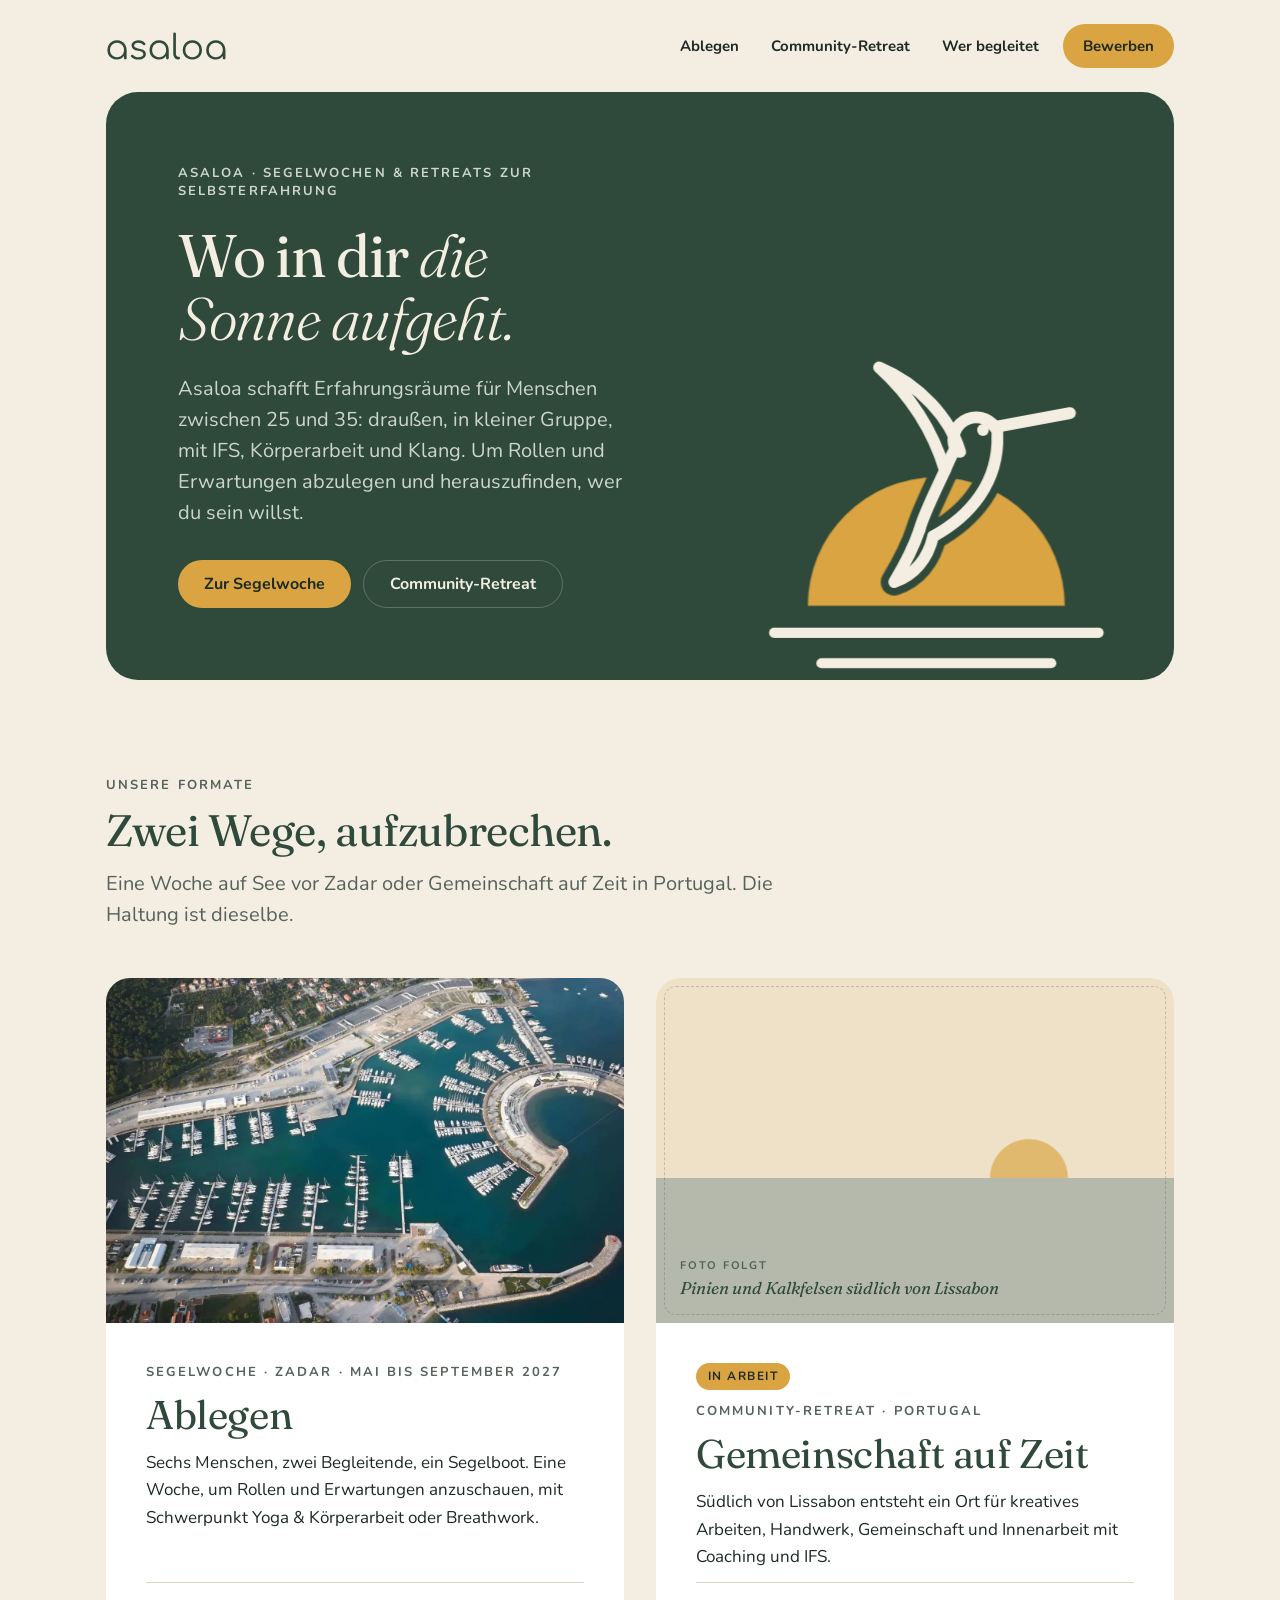
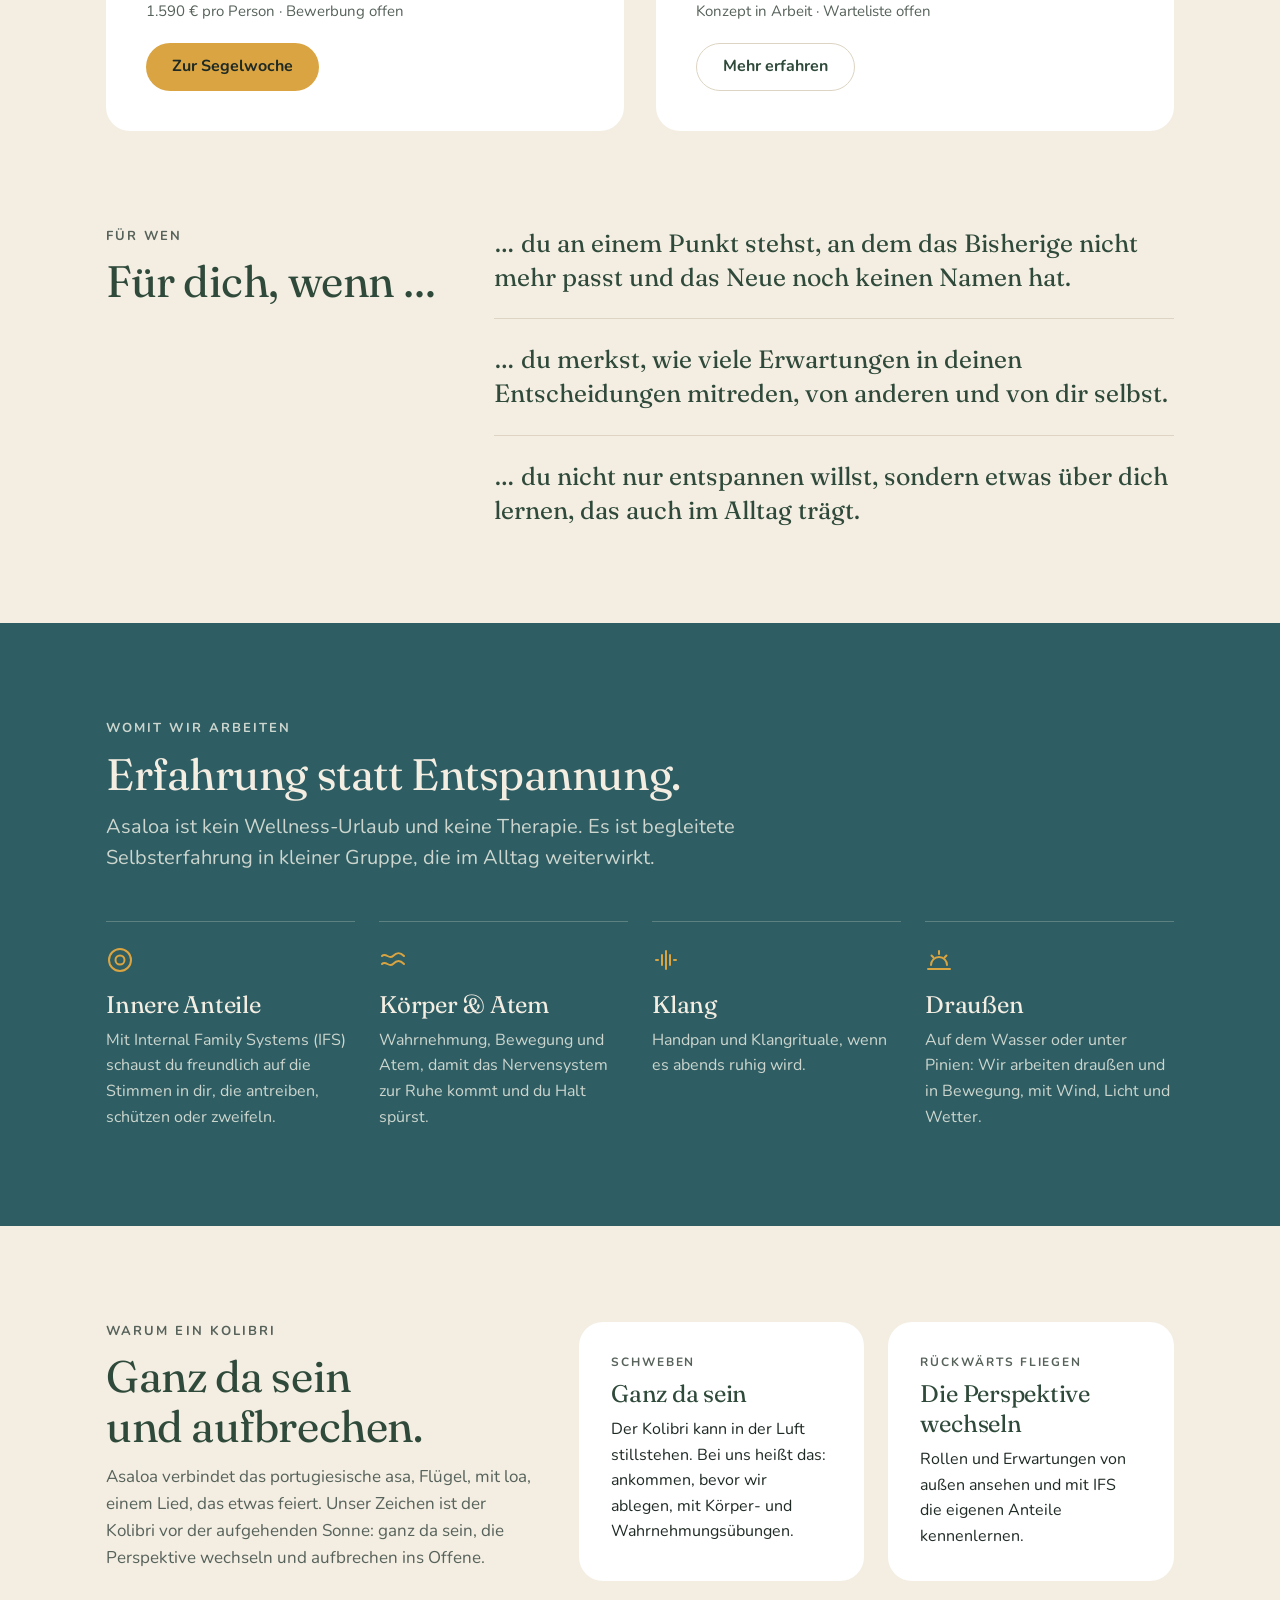
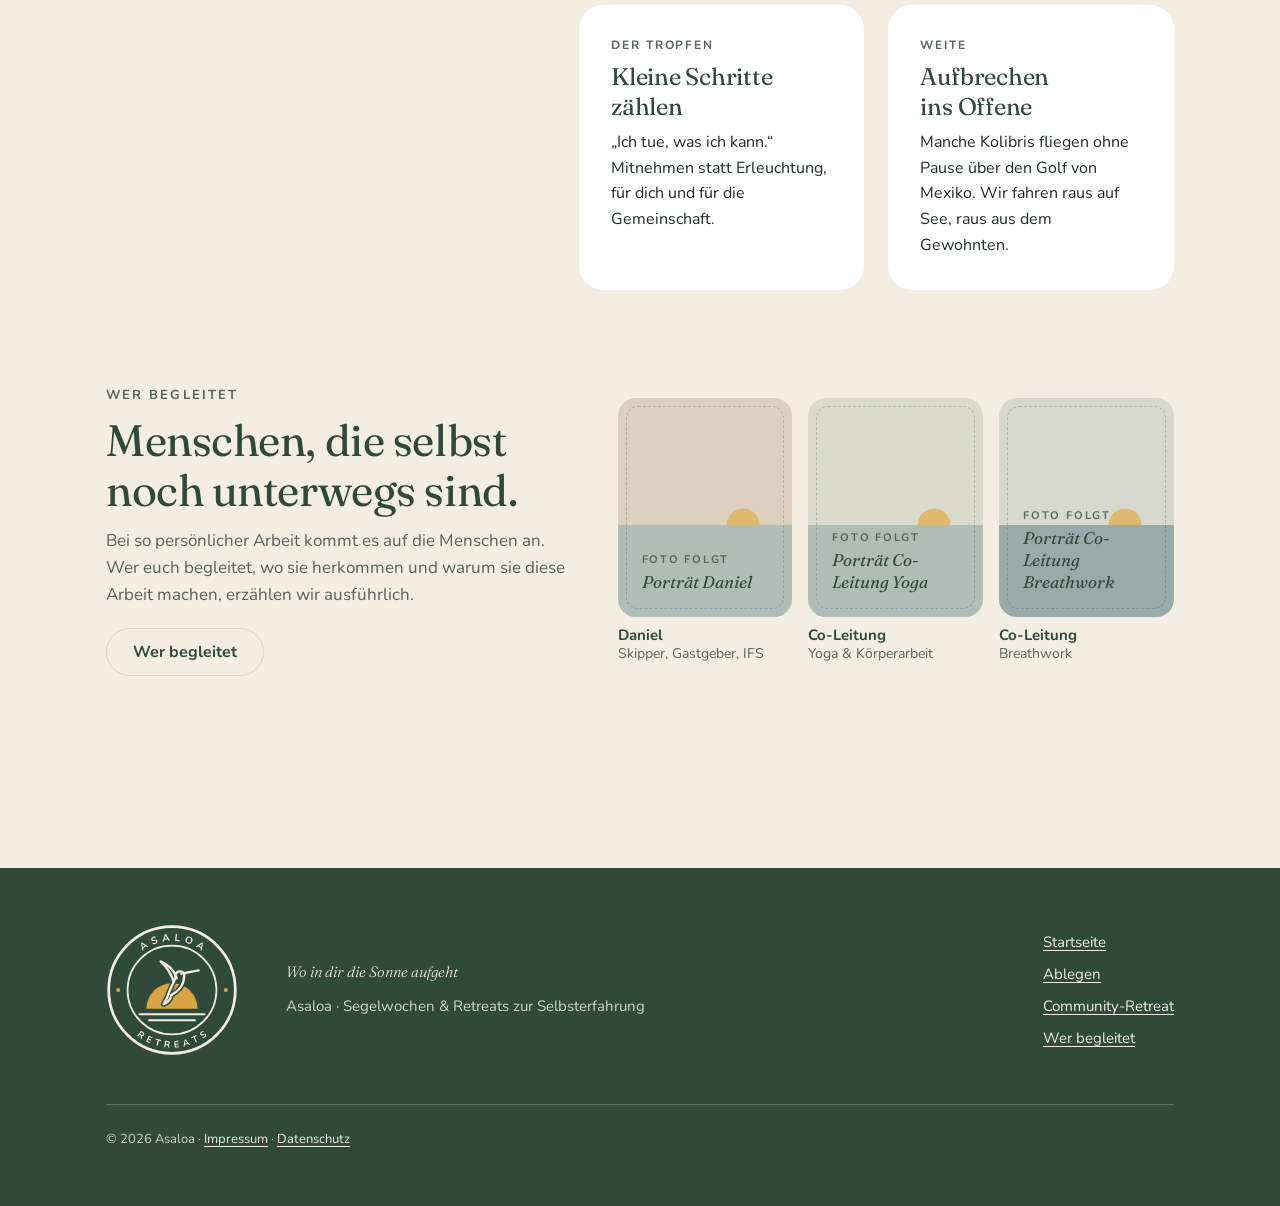
==== commit 825be5ab: "Erste Fotos: Boot Twiggy und Marina Zadar Ablegen: Heck-Foto im Hero, Bootsgalerie mit Salon, Pantry" ====
--- a/index.html
+++ b/index.html
@@ -54,7 +54,7 @@
       </div>
       <div class="offers">
         <article class="offer">
-          <figure class="bild r-3x2 t-meer" data-bild="start-ablegen"><div class="bild-platz" role="img" aria-label="Platzhalter für ein Foto: Das Boot unter Segeln vor der Küste bei Zadar"><span class="bild-tag">Foto folgt</span><span class="bild-motiv">Das Boot unter Segeln vor der Küste bei Zadar</span></div></figure>
+          <figure class="bild r-3x2" data-bild="start-ablegen"><img src="img/start-ablegen.webp" alt="Luftaufnahme der Marina in Zadar mit Küste und Meer" width="1348" height="899" loading="lazy"></figure>
           <div class="offer-body">
             <span class="label">Segelwoche · Zadar · Mai bis September 2027</span>
             <h3>Ablegen</h3>
--- a/assets/asaloa.css
+++ b/assets/asaloa.css
@@ -344,10 +344,9 @@
 /* Das Boot */
 .boat{display:grid;grid-template-columns:minmax(0,1fr) minmax(0,1.5fr);gap:var(--space-12);align-items:start}
 .boat .head{gap:var(--space-4)}
-.boat-gallery{display:grid;grid-template-columns:repeat(3,minmax(0,1fr));gap:var(--space-4)}
+.boat-gallery{display:grid;grid-template-columns:repeat(2,minmax(0,1fr));gap:var(--space-4)}
 .boat-gallery .bild:first-child{grid-column:1/-1}
 @media (max-width: 900px){.boat{grid-template-columns:1fr;gap:var(--space-8)}}
-@media (max-width: 520px){.boat-gallery{grid-template-columns:repeat(2,minmax(0,1fr))}.boat-gallery .bild:last-child{grid-column:1/-1;aspect-ratio:16/9}}
 
 /* Team-Karten mit Foto */
 .person{overflow:hidden}
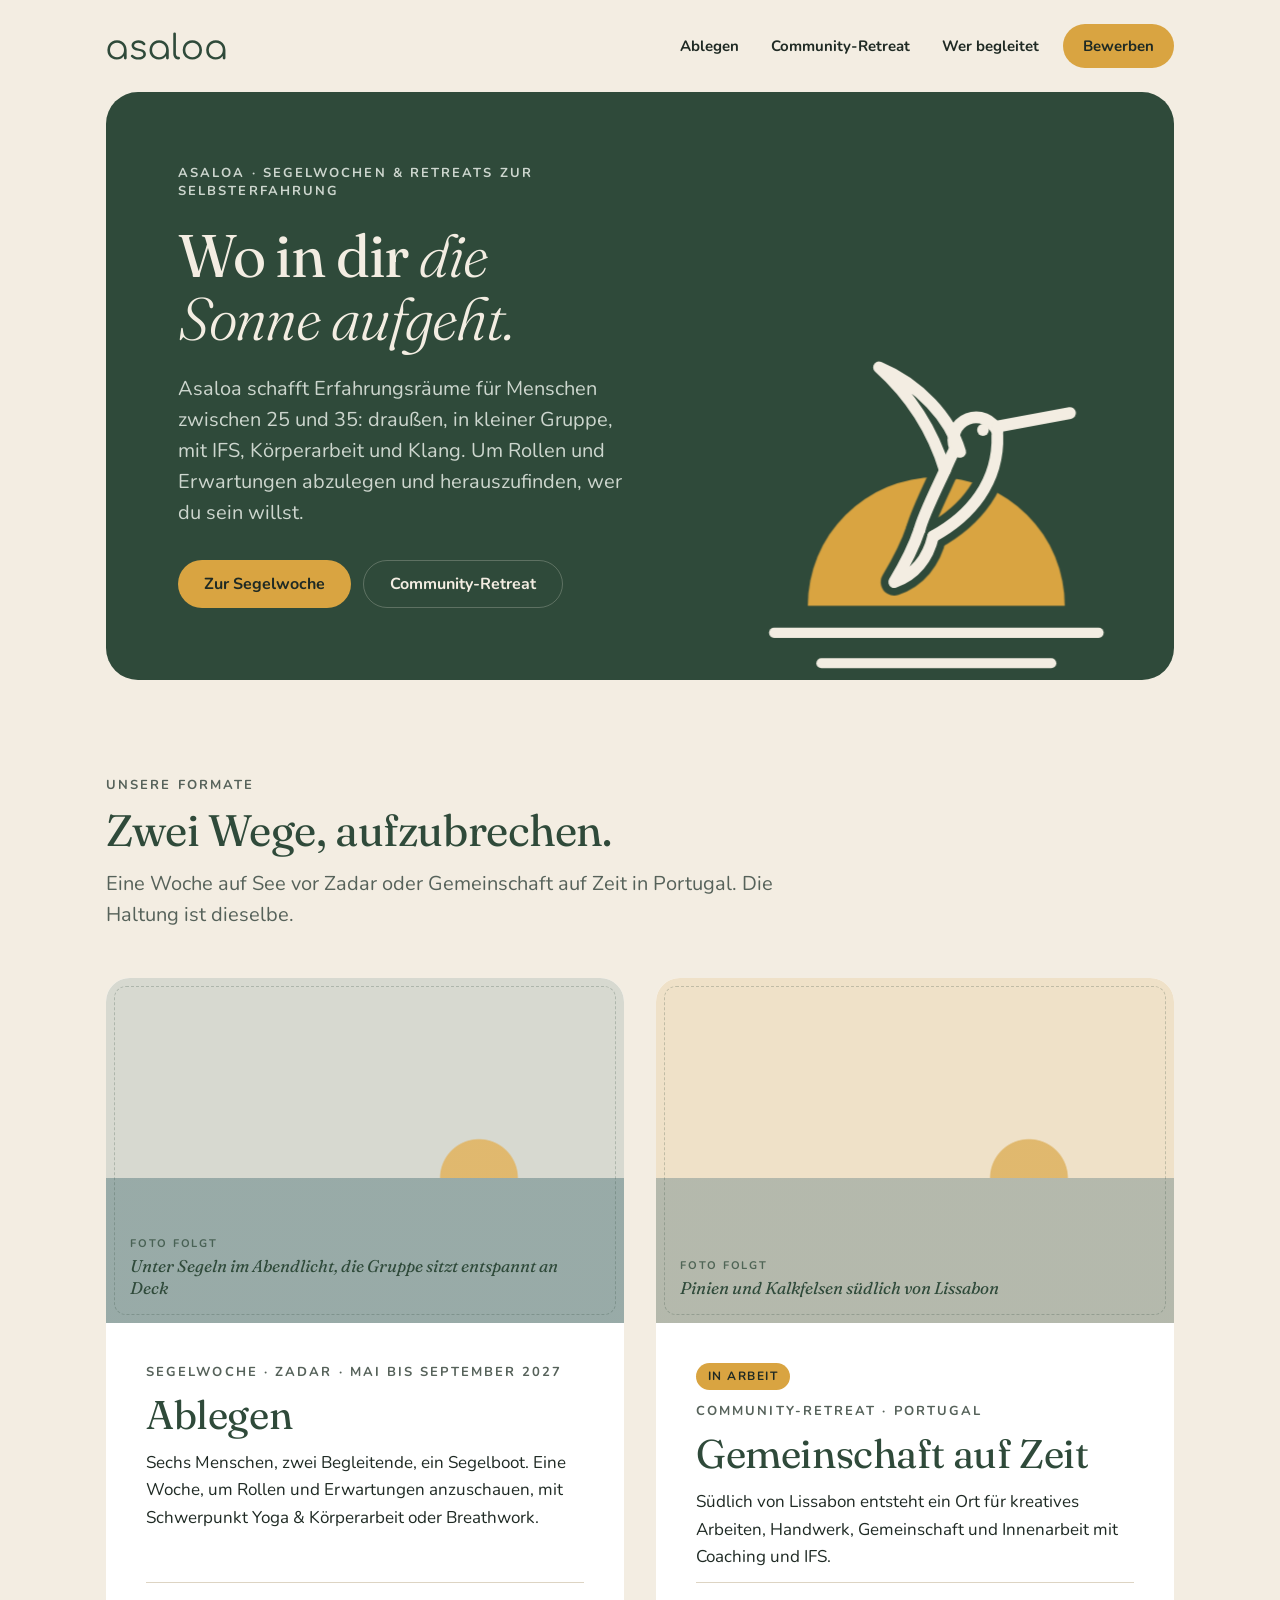
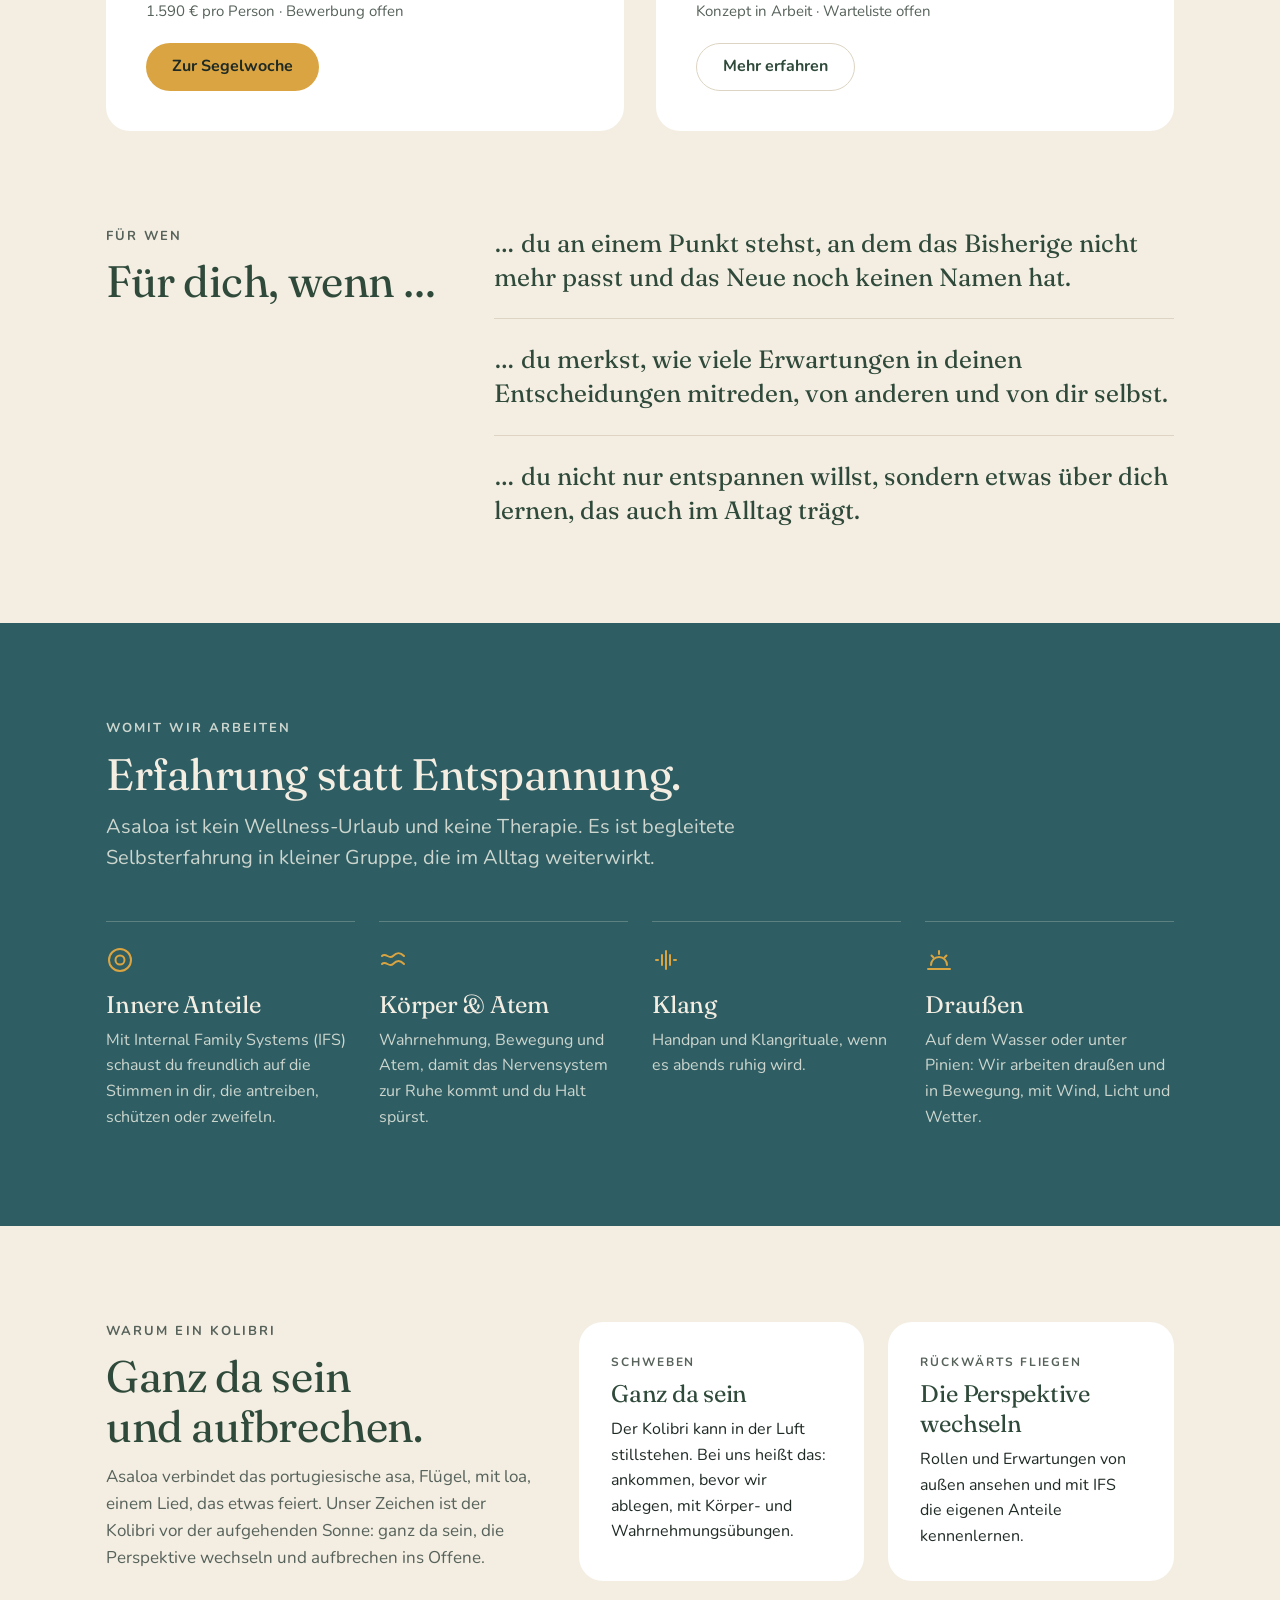
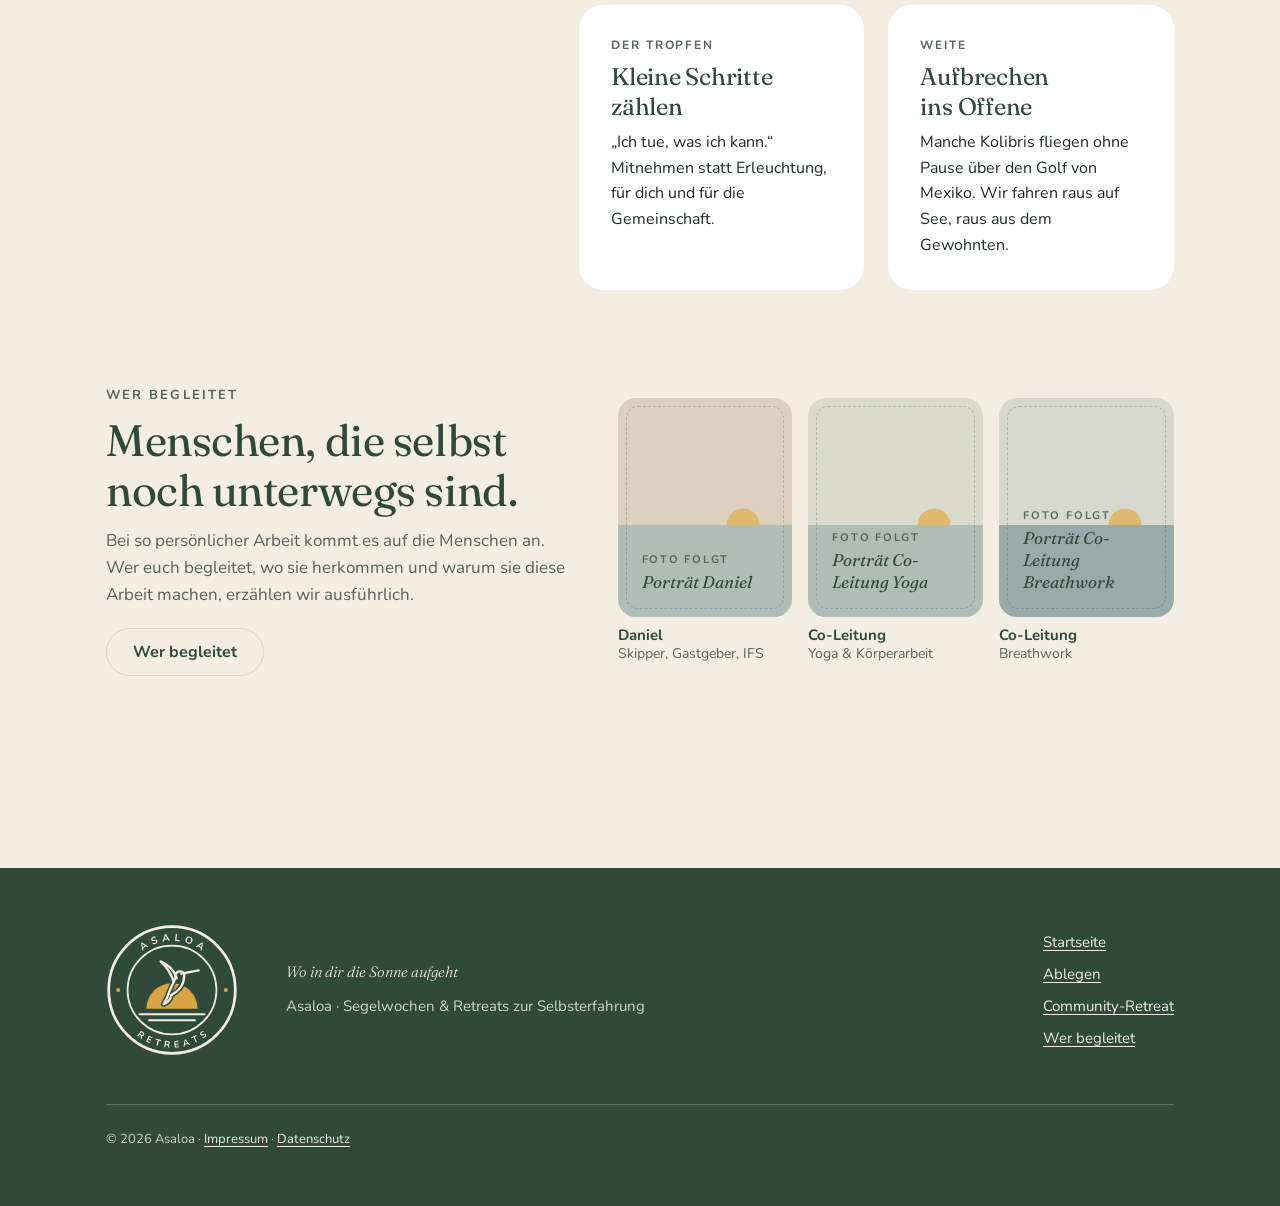
==== commit 13b37216: "Das Boot: Kabinen und Hinweise für Segel-Neulinge, Bootsfotos nur in der Galerie Hero der Ablegen-Se" ====
--- a/index.html
+++ b/index.html
@@ -54,7 +54,7 @@
       </div>
       <div class="offers">
         <article class="offer">
-          <figure class="bild r-3x2" data-bild="start-ablegen"><img src="img/start-ablegen.webp" alt="Luftaufnahme der Marina in Zadar mit Küste und Meer" width="1348" height="899" loading="lazy"></figure>
+          <figure class="bild r-3x2 t-meer" data-bild="start-ablegen"><div class="bild-platz" role="img" aria-label="Platzhalter für ein Foto: Unter Segeln im Abendlicht, die Gruppe sitzt entspannt an Deck"><span class="bild-tag">Foto folgt</span><span class="bild-motiv">Unter Segeln im Abendlicht, die Gruppe sitzt entspannt an Deck</span></div></figure>
           <div class="offer-body">
             <span class="label">Segelwoche · Zadar · Mai bis September 2027</span>
             <h3>Ablegen</h3>
--- a/assets/asaloa.css
+++ b/assets/asaloa.css
@@ -344,6 +344,10 @@
 /* Das Boot */
 .boat{display:grid;grid-template-columns:minmax(0,1fr) minmax(0,1.5fr);gap:var(--space-12);align-items:start}
 .boat .head{gap:var(--space-4)}
+.boat-notes{display:flex;flex-direction:column;gap:var(--space-2);margin-top:var(--space-4)}
+.boat-notes ul{list-style:none;margin:var(--space-2) 0 0;padding:0;border-top:1px solid var(--line)}
+.boat-notes li{padding-block:12px;border-bottom:1px solid var(--line);font-size:16px}
+.boat-notes b{color:var(--heading)}
 .boat-gallery{display:grid;grid-template-columns:repeat(2,minmax(0,1fr));gap:var(--space-4)}
 .boat-gallery .bild:first-child{grid-column:1/-1}
 @media (max-width: 900px){.boat{grid-template-columns:1fr;gap:var(--space-8)}}
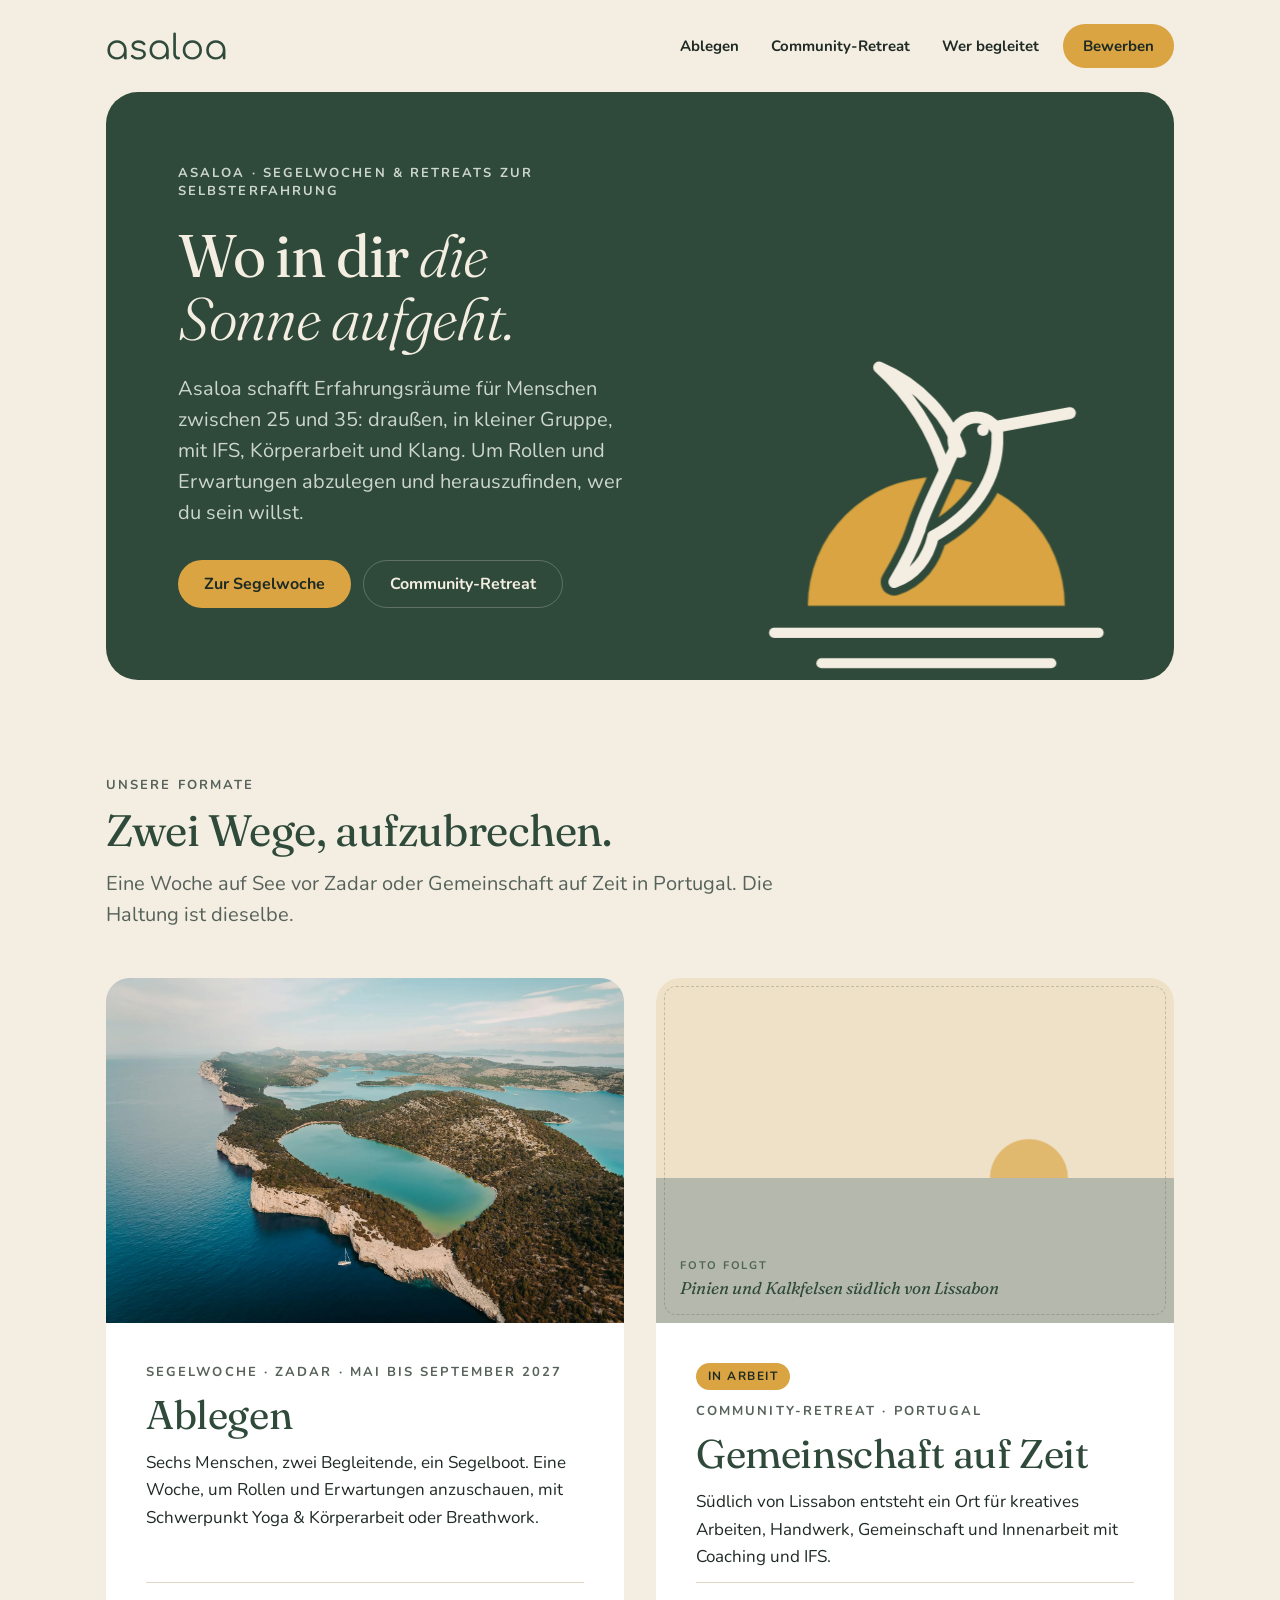
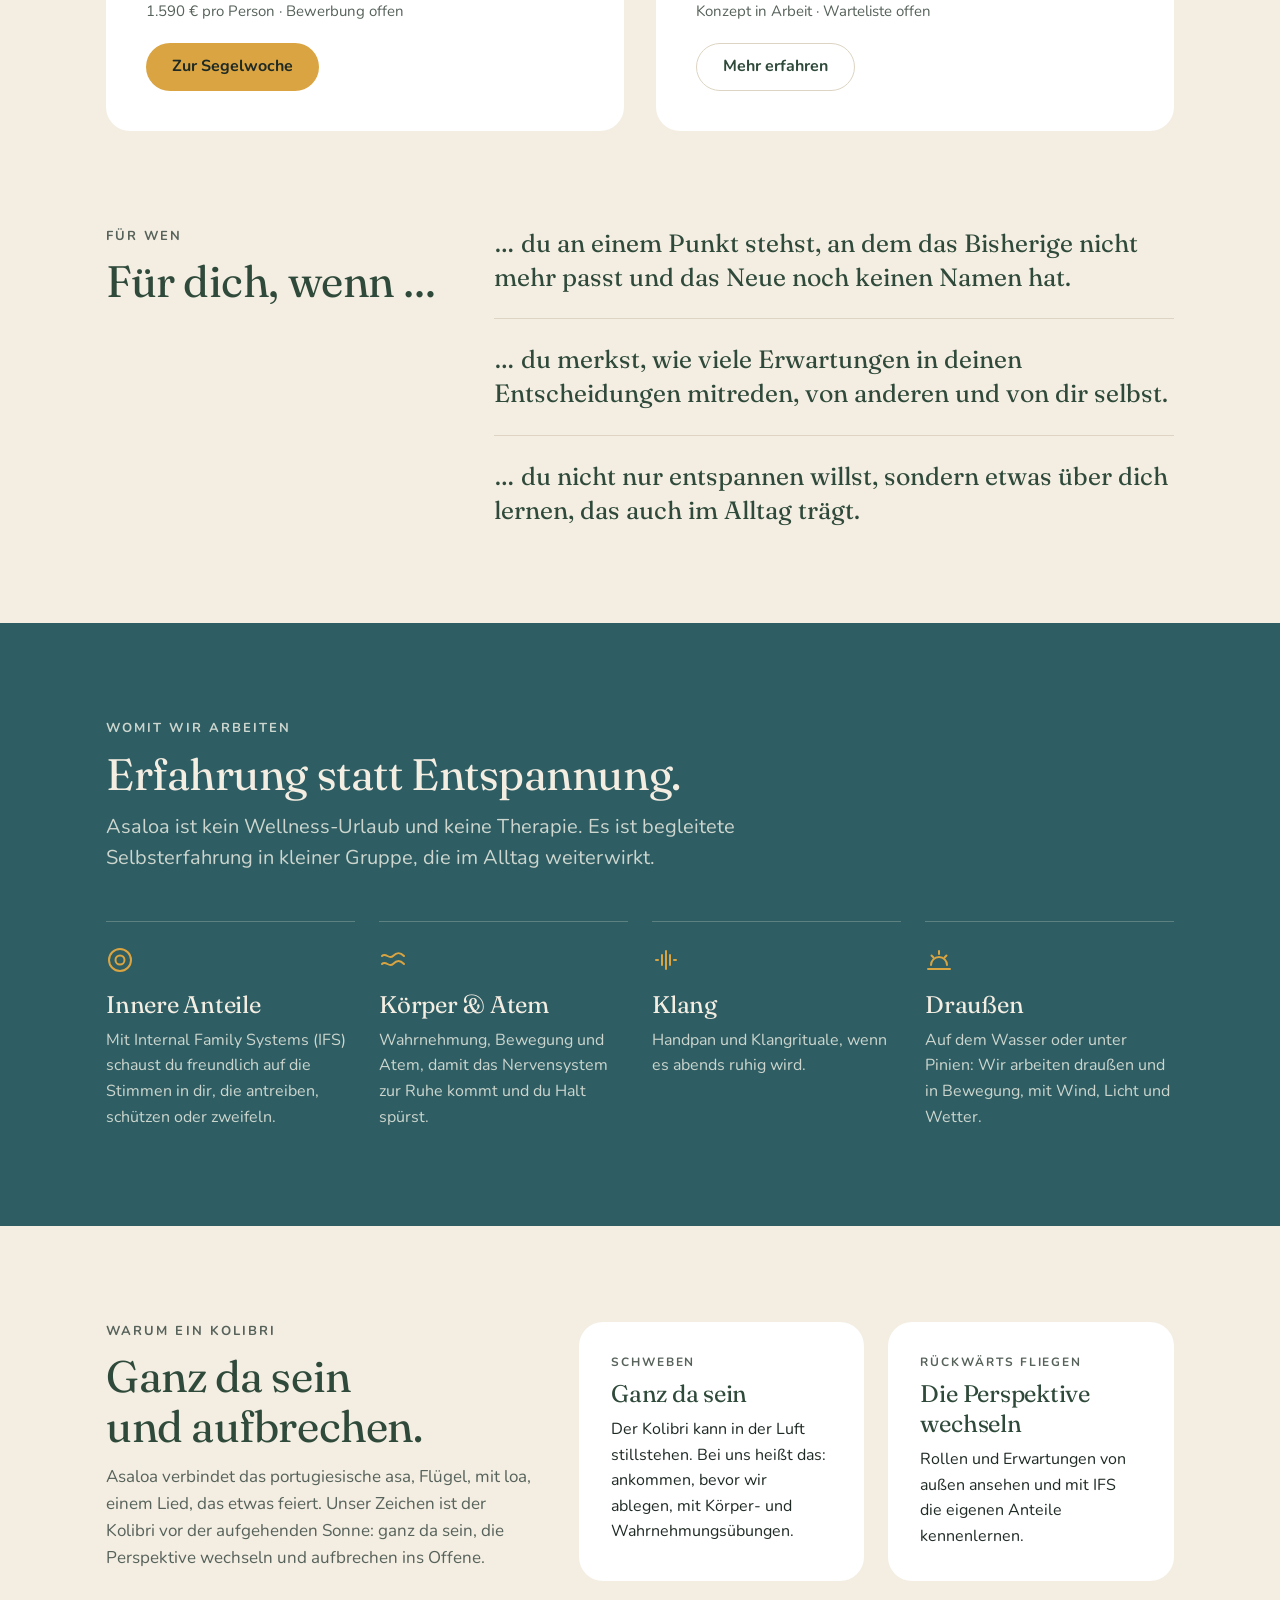
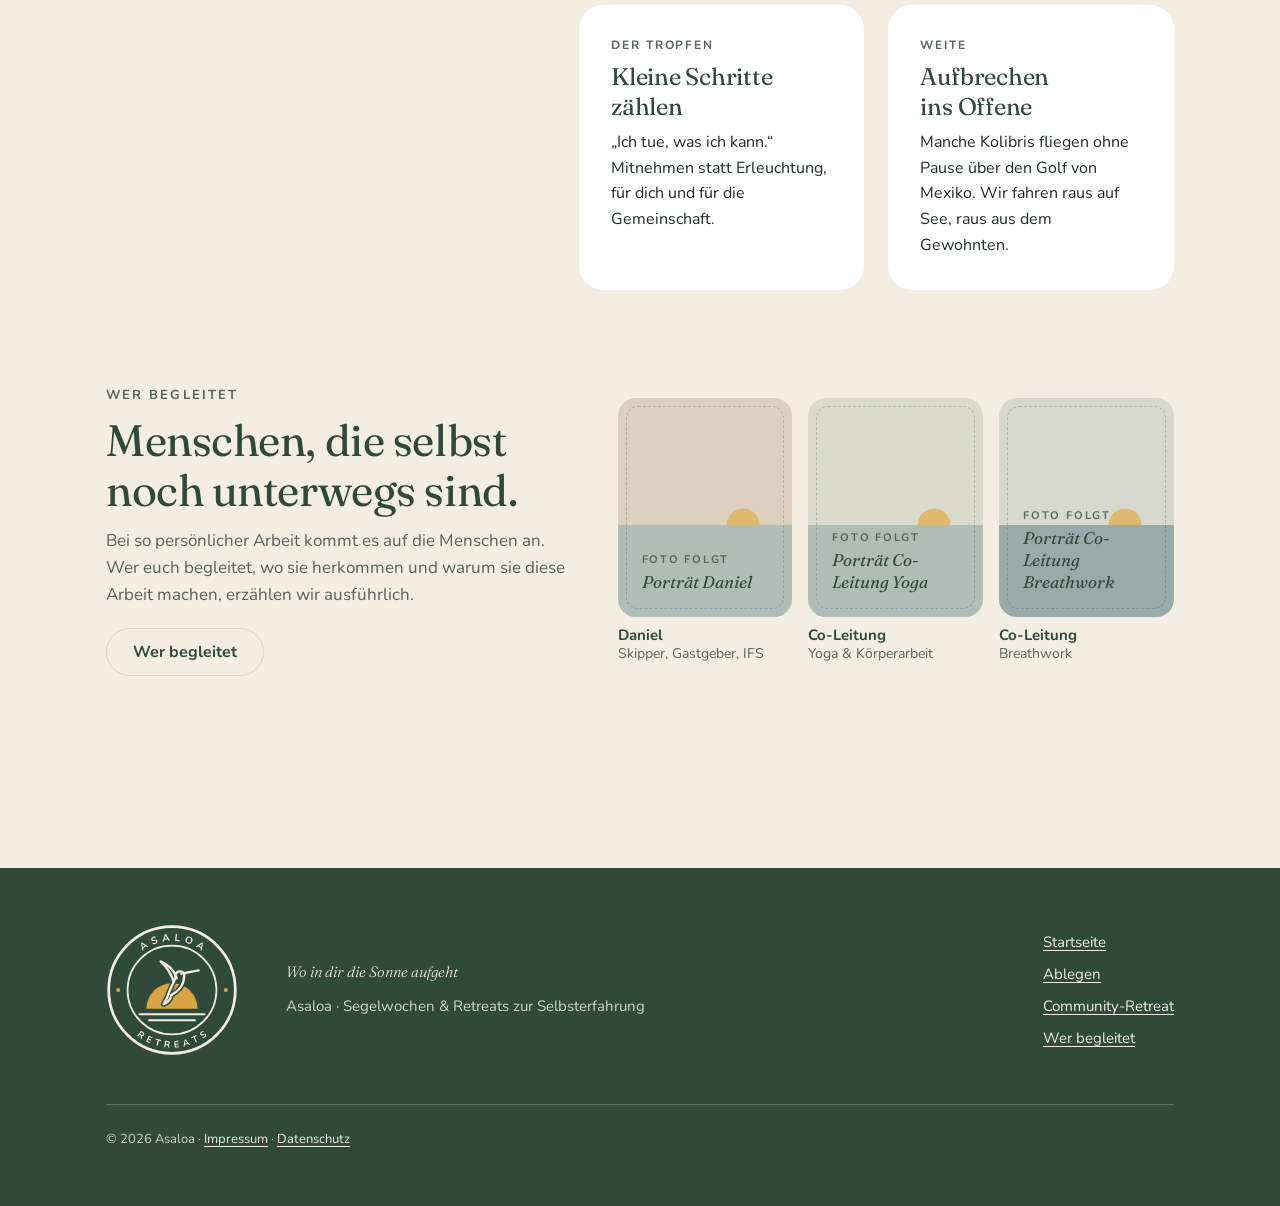
==== commit 14074ab0: "Foto für Startseiten-Karte Ablegen (start-ablegen) Luftbild Kornaten/Dugi Otok von Mark Pisek, Unspl" ====
--- a/index.html
+++ b/index.html
@@ -54,7 +54,7 @@
       </div>
       <div class="offers">
         <article class="offer">
-          <figure class="bild r-3x2 t-meer" data-bild="start-ablegen"><div class="bild-platz" role="img" aria-label="Platzhalter für ein Foto: Unter Segeln im Abendlicht, die Gruppe sitzt entspannt an Deck"><span class="bild-tag">Foto folgt</span><span class="bild-motiv">Unter Segeln im Abendlicht, die Gruppe sitzt entspannt an Deck</span></div></figure>
+          <figure class="bild r-3x2 t-meer" data-bild="start-ablegen"><img src="img/start-ablegen.webp" alt="Luftbild einer Insel vor Zadar: weiße Kalkfelsen, Pinienwald, ein türkiser Salzsee und ein einzelnes Segelboot" width="1600" height="1067" loading="lazy"></figure>
           <div class="offer-body">
             <span class="label">Segelwoche · Zadar · Mai bis September 2027</span>
             <h3>Ablegen</h3>
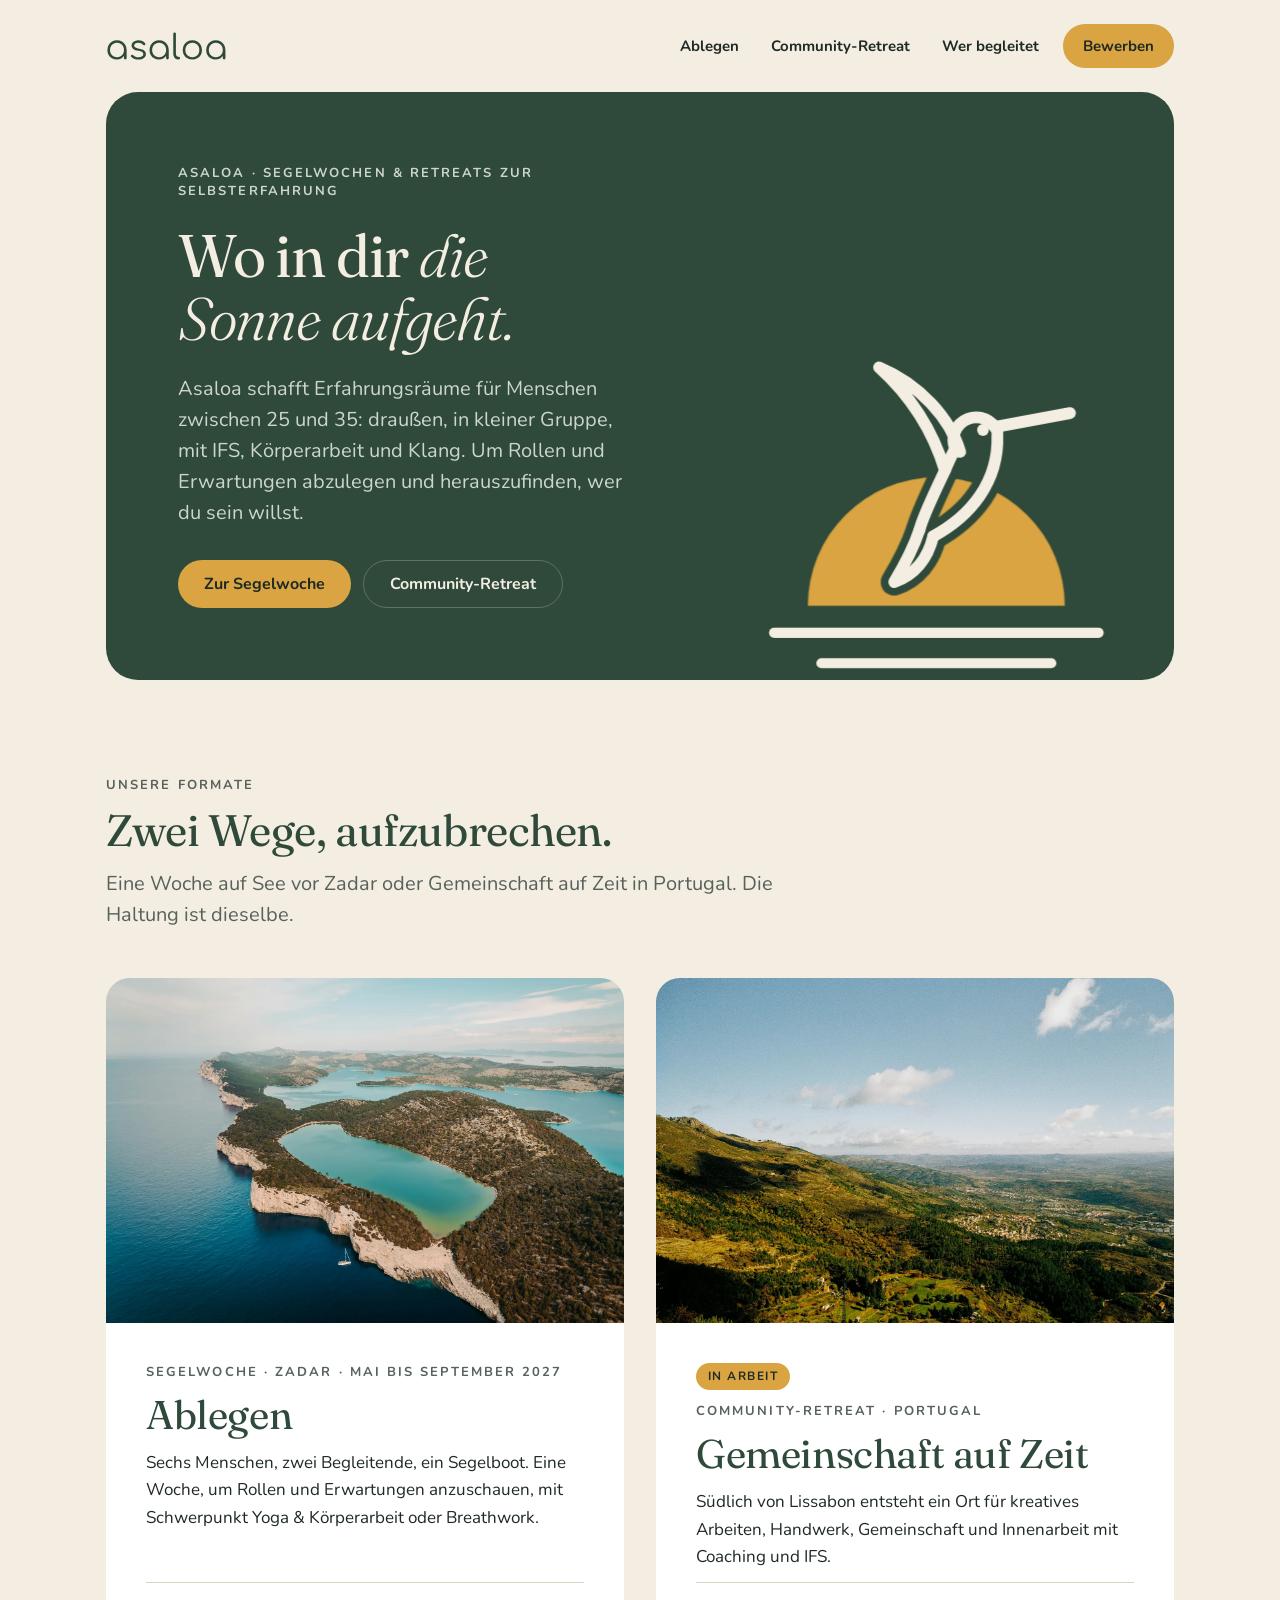
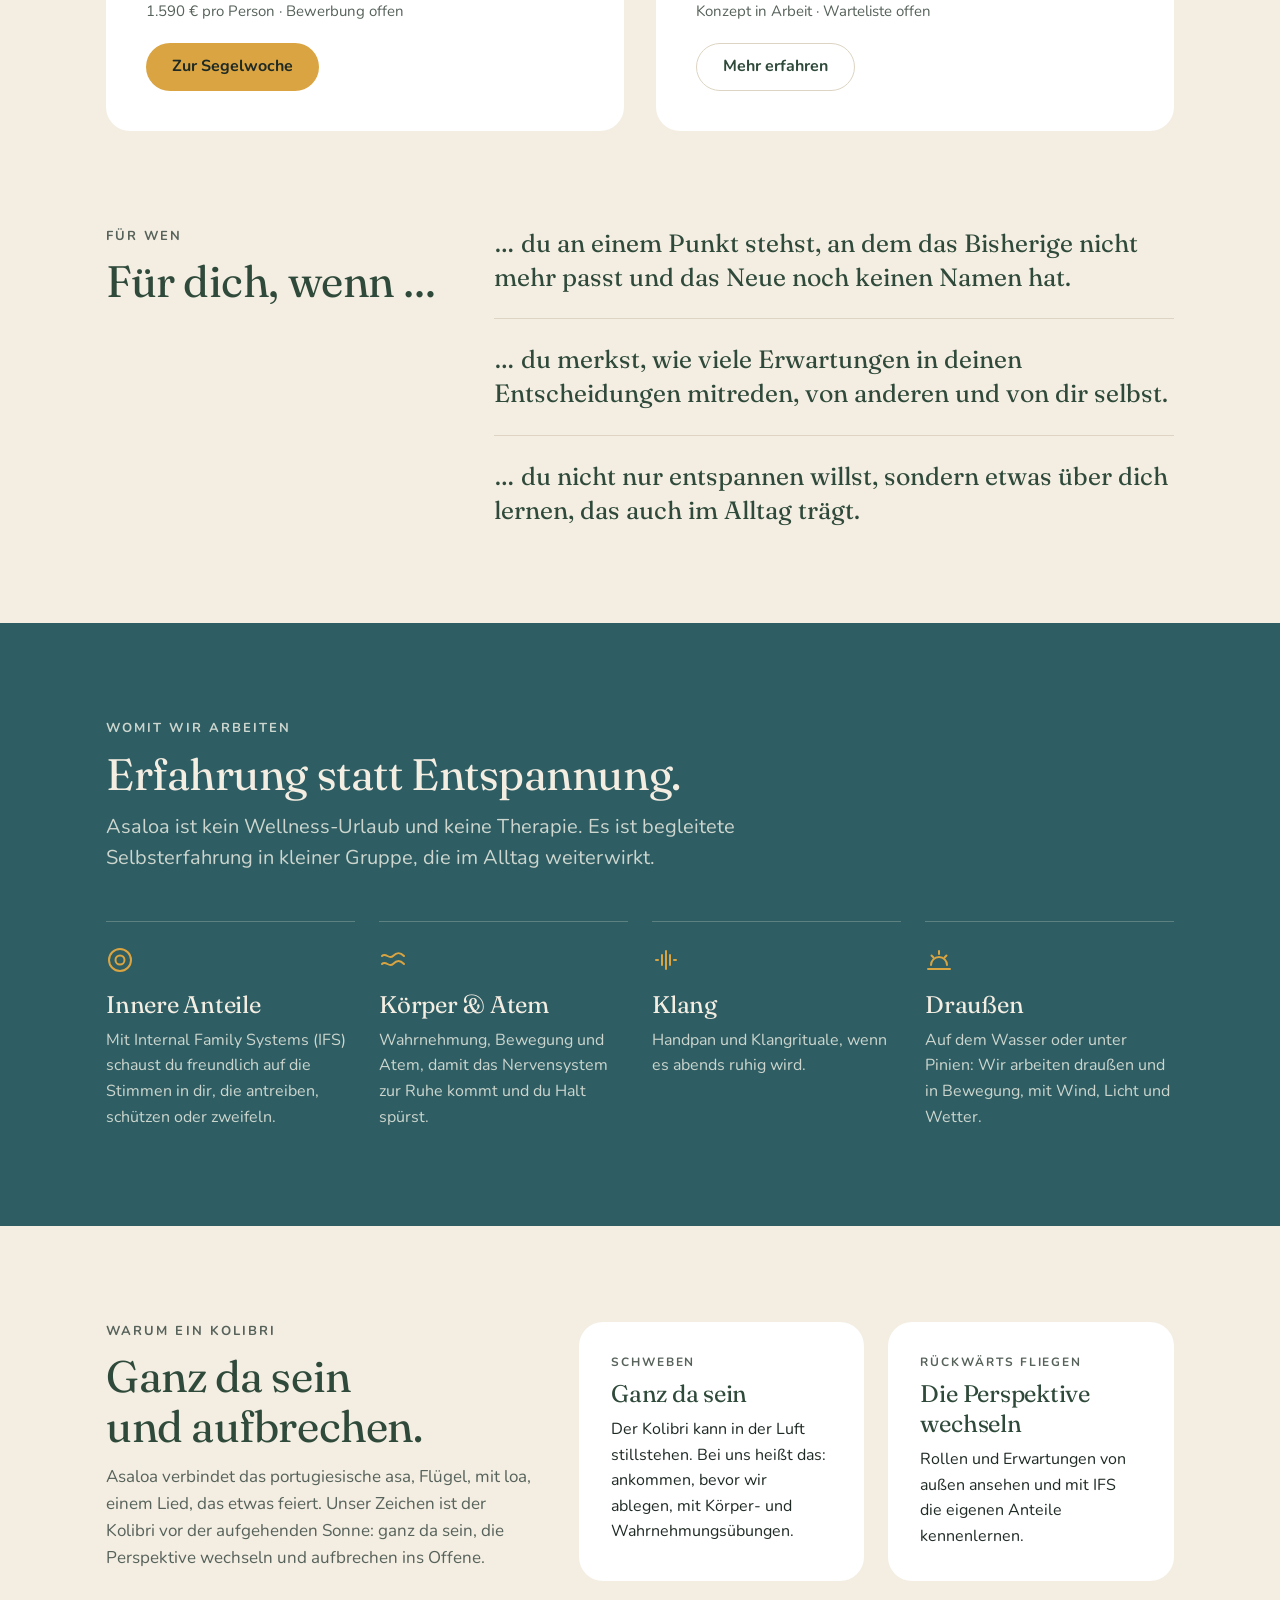
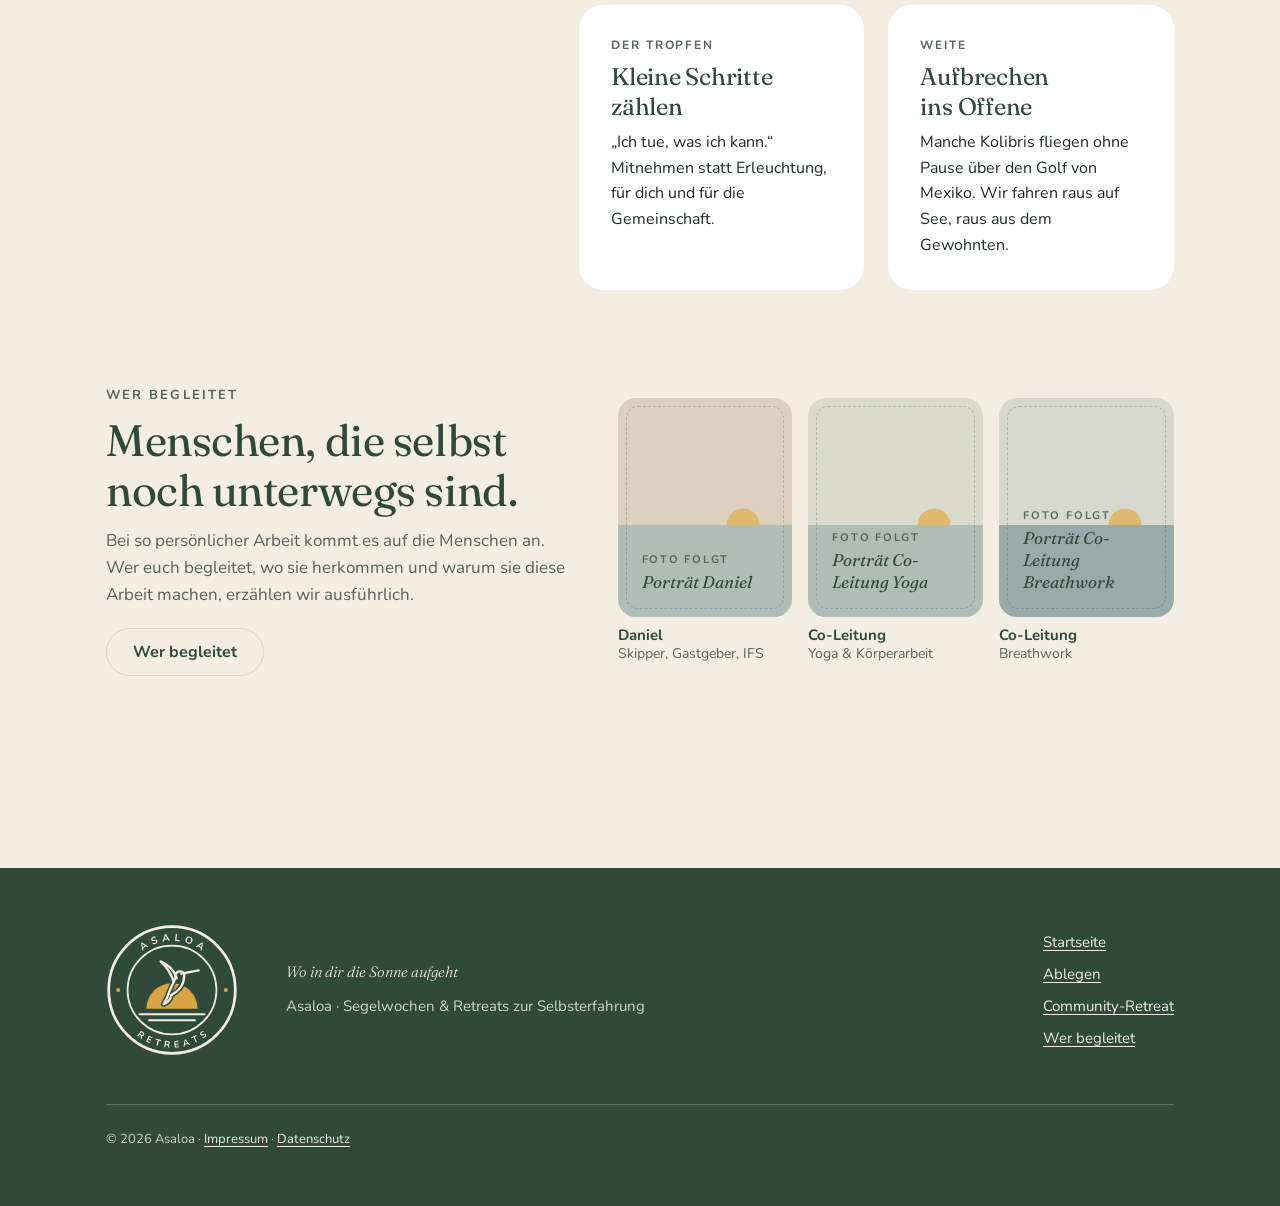
==== commit c16f2cce: "Foto für Startseiten-Karte Community-Retreat (start-portugal) Grüne Hügel in Portugal von Enfocus Co" ====
--- a/index.html
+++ b/index.html
@@ -64,7 +64,7 @@
           </div>
         </article>
         <article class="offer">
-          <figure class="bild r-3x2 t-land" data-bild="start-portugal"><div class="bild-platz" role="img" aria-label="Platzhalter für ein Foto: Pinien und Kalkfelsen südlich von Lissabon"><span class="bild-tag">Foto folgt</span><span class="bild-motiv">Pinien und Kalkfelsen südlich von Lissabon</span></div></figure>
+          <figure class="bild r-3x2 t-land" data-bild="start-portugal"><img src="img/start-portugal.webp" alt="Grüne Hügel und ein weites Tal in Portugal im warmen Nachmittagslicht" width="1600" height="1067" loading="lazy"></figure>
           <div class="offer-body">
             <span class="badge">In Arbeit</span>
             <span class="label">Community-Retreat · Portugal</span>
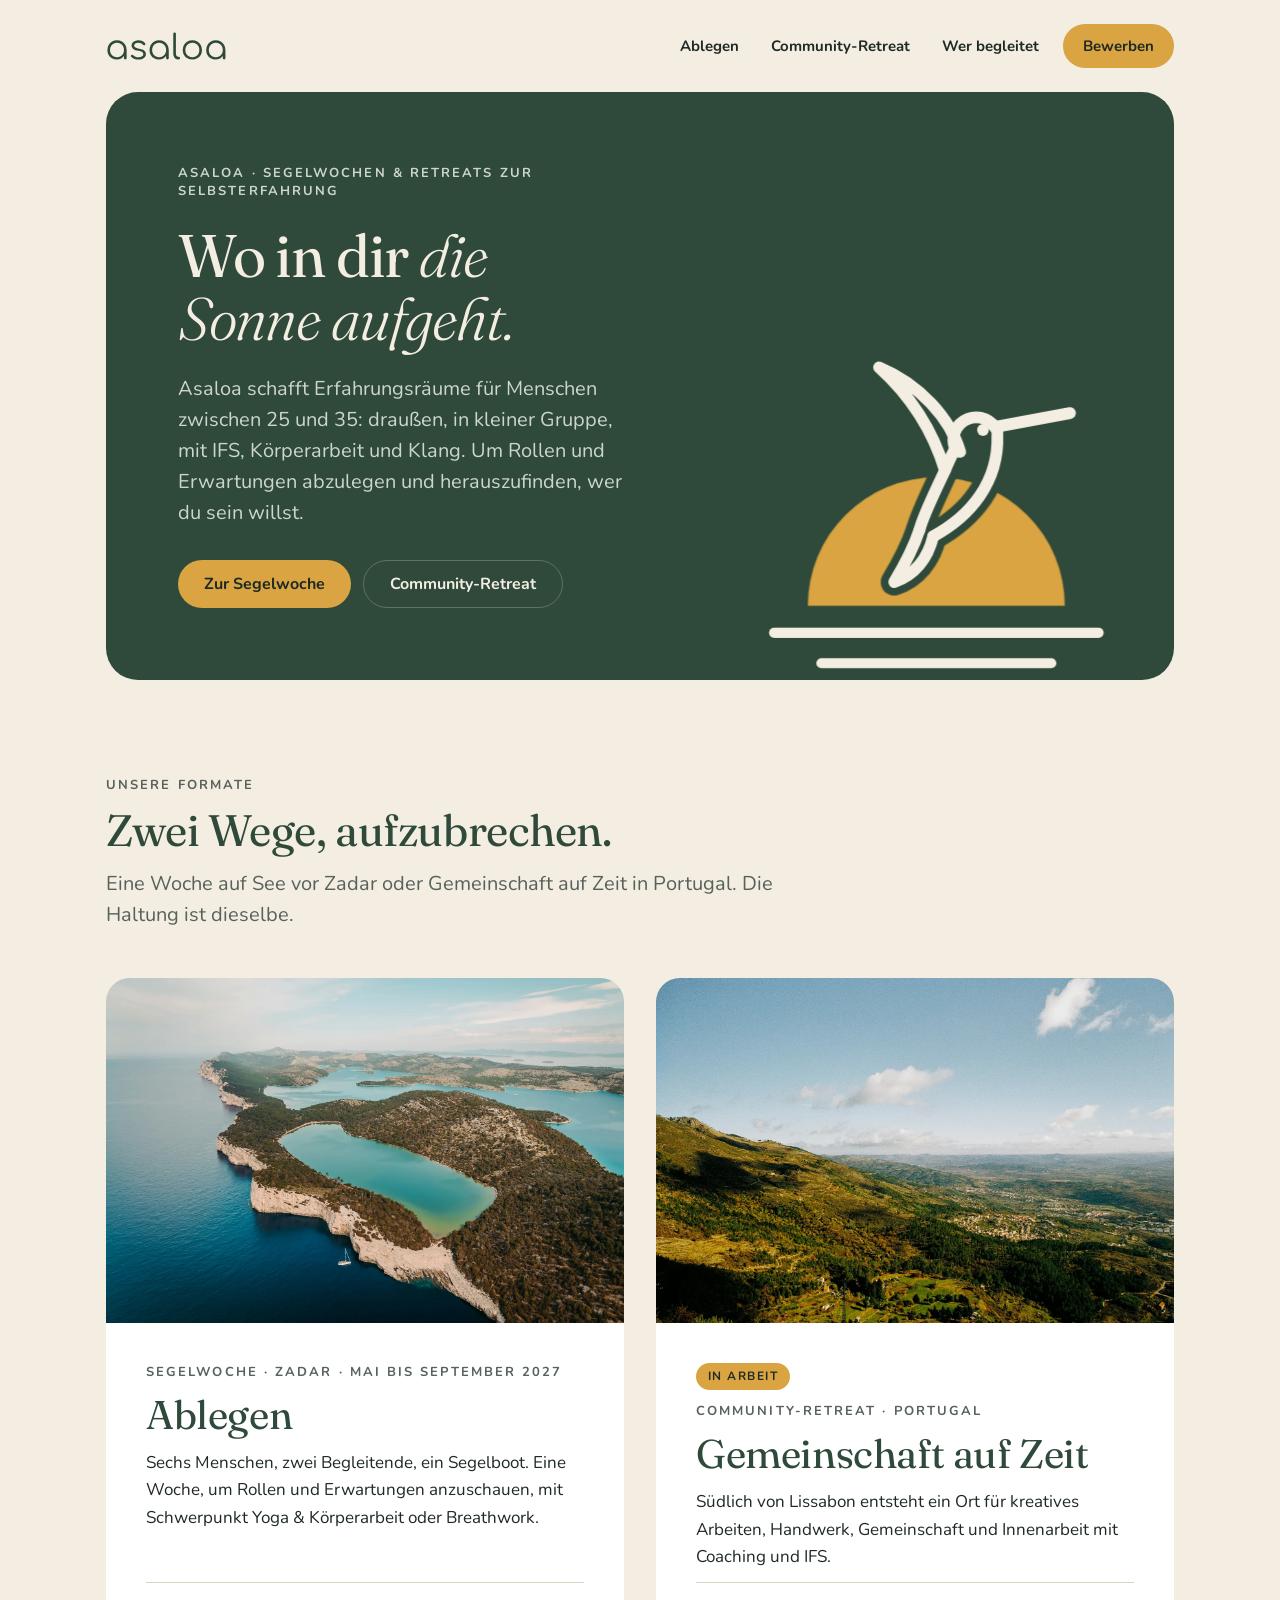
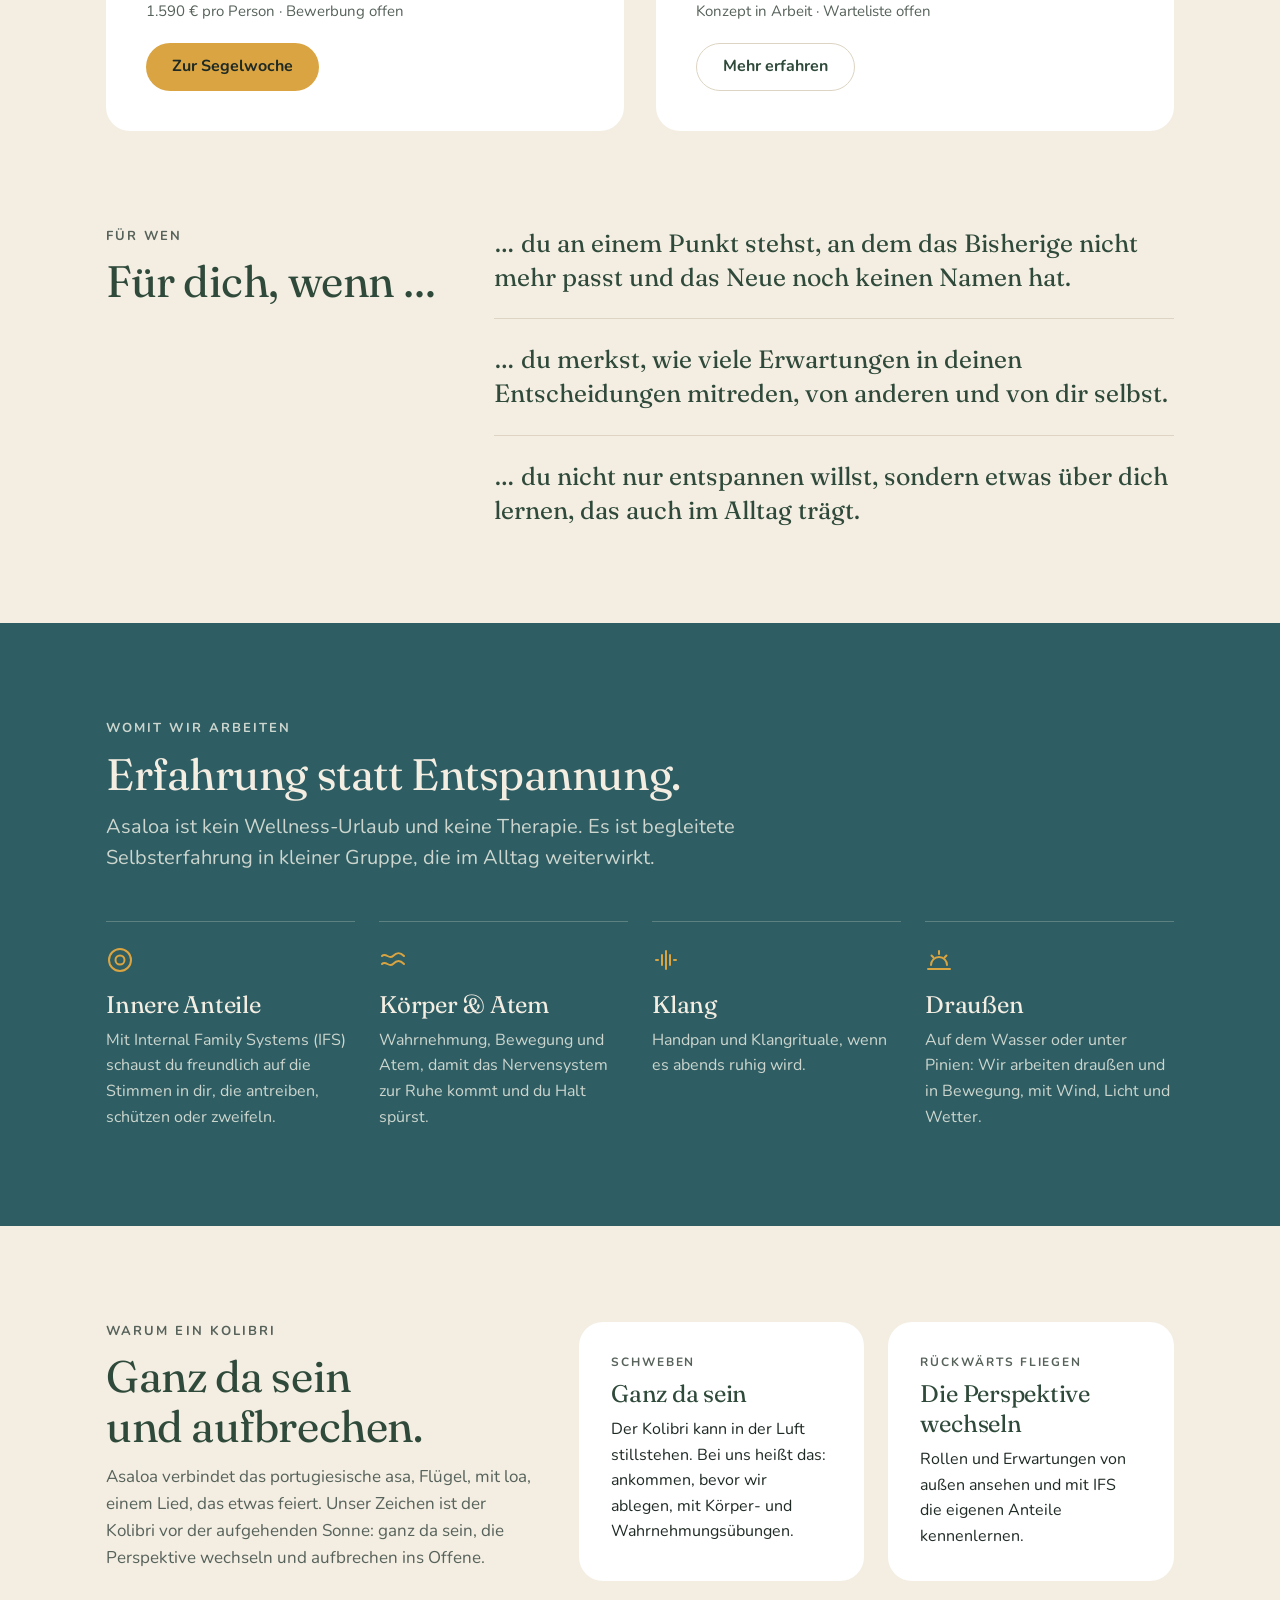
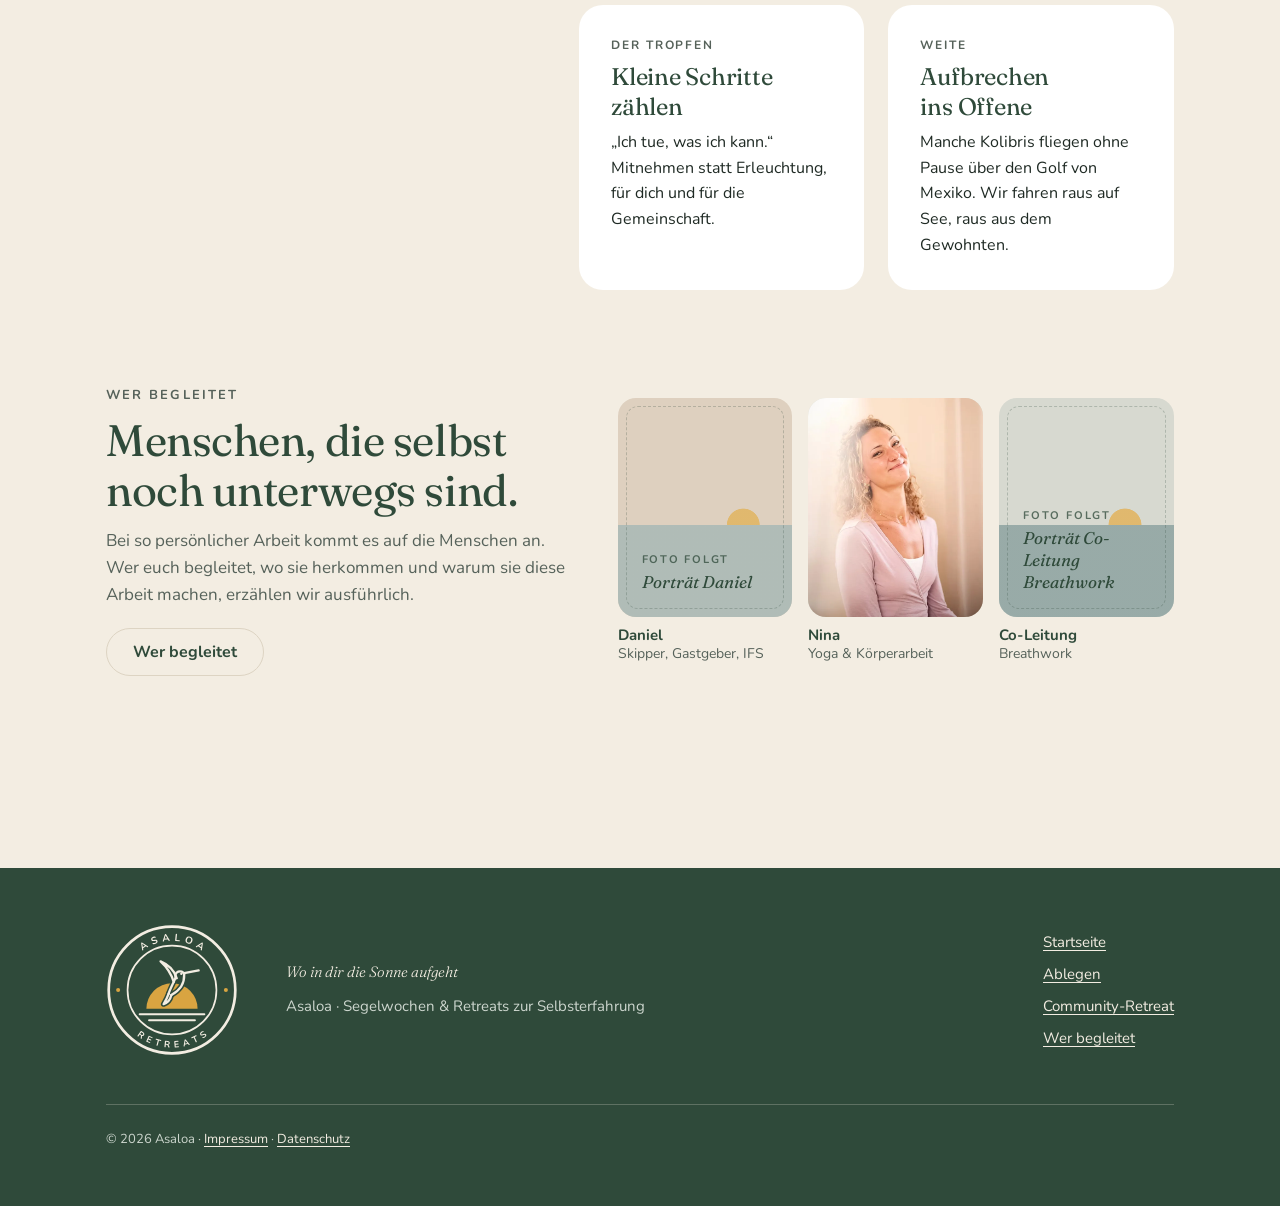
==== commit 56bf545b: "Nina als Co-Leitung Yoga & Körperarbeit: Porträts und Profil - Porträt auf Startseite (start-yoga), " ====
--- a/index.html
+++ b/index.html
@@ -150,7 +150,7 @@
       </div>
       <div class="faces">
         <figure><figure class="bild r-4x5 t-holz" data-bild="start-daniel"><div class="bild-platz" role="img" aria-label="Platzhalter für ein Foto: Porträt Daniel"><span class="bild-tag">Foto folgt</span><span class="bild-motiv">Porträt Daniel</span></div></figure><figcaption><b>Daniel</b>Skipper, Gastgeber, IFS</figcaption></figure>
-        <figure><figure class="bild r-4x5" data-bild="start-yoga"><div class="bild-platz" role="img" aria-label="Platzhalter für ein Foto: Porträt Co-Leitung Yoga"><span class="bild-tag">Foto folgt</span><span class="bild-motiv">Porträt Co-Leitung Yoga</span></div></figure><figcaption><b>Co-Leitung</b>Yoga &amp; Körperarbeit</figcaption></figure>
+        <figure><figure class="bild r-4x5" data-bild="start-yoga"><img src="img/start-yoga.webp" alt="Porträt von Nina, Co-Leitung Yoga &amp; Körperarbeit" width="640" height="800" loading="lazy"></figure><figcaption><b>Nina</b>Yoga &amp; Körperarbeit</figcaption></figure>
         <figure><figure class="bild r-4x5 t-meer" data-bild="start-breathwork"><div class="bild-platz" role="img" aria-label="Platzhalter für ein Foto: Porträt Co-Leitung Breathwork"><span class="bild-tag">Foto folgt</span><span class="bild-motiv">Porträt Co-Leitung Breathwork</span></div></figure><figcaption><b>Co-Leitung</b>Breathwork</figcaption></figure>
       </div>
     </div>
--- a/assets/asaloa.css
+++ b/assets/asaloa.css
@@ -365,7 +365,7 @@
 .profile-text .role{font-size:13px;font-weight:700;letter-spacing:.16em;text-transform:uppercase;color:var(--ink-muted)}
 .profile-block{display:flex;flex-direction:column;gap:var(--space-2);padding-top:var(--space-4);border-top:1px solid var(--line)}
 .profile-block h3{font-size:clamp(19px,2vw,22px)}
-@media (max-width: 860px){.profile{grid-template-columns:1fr;gap:var(--space-6)}.profile > .bild{position:static;max-width:440px}}
+@media (max-width: 860px){.profile{grid-template-columns:1fr;gap:var(--space-6)}.profile > .bild{position:relative;top:auto;max-width:440px}}
 
 /* Abschluss-Band */
 .cta-band{background:var(--brand-block);color:var(--ink-on-brand);border-radius:var(--radius-xl);padding:clamp(28px,5vw,56px);display:flex;flex-wrap:wrap;align-items:center;justify-content:space-between;gap:var(--space-6)}
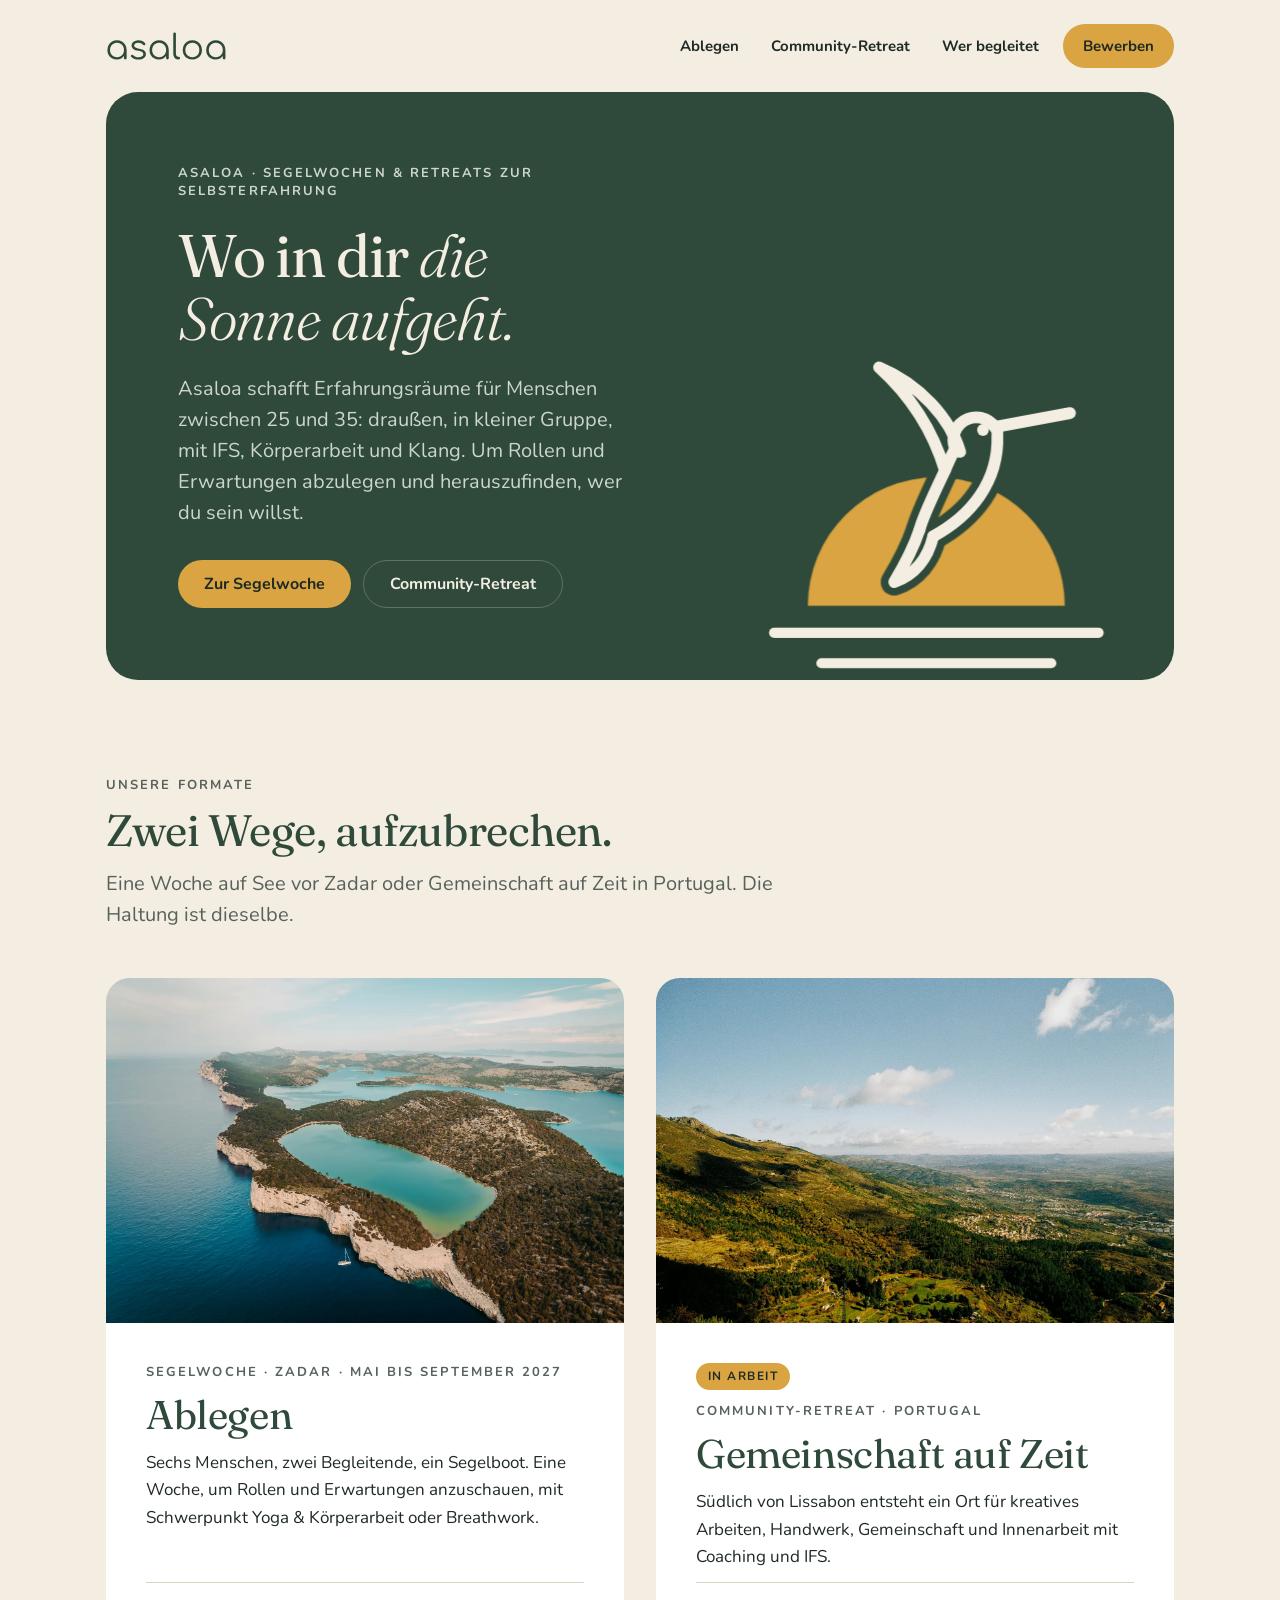
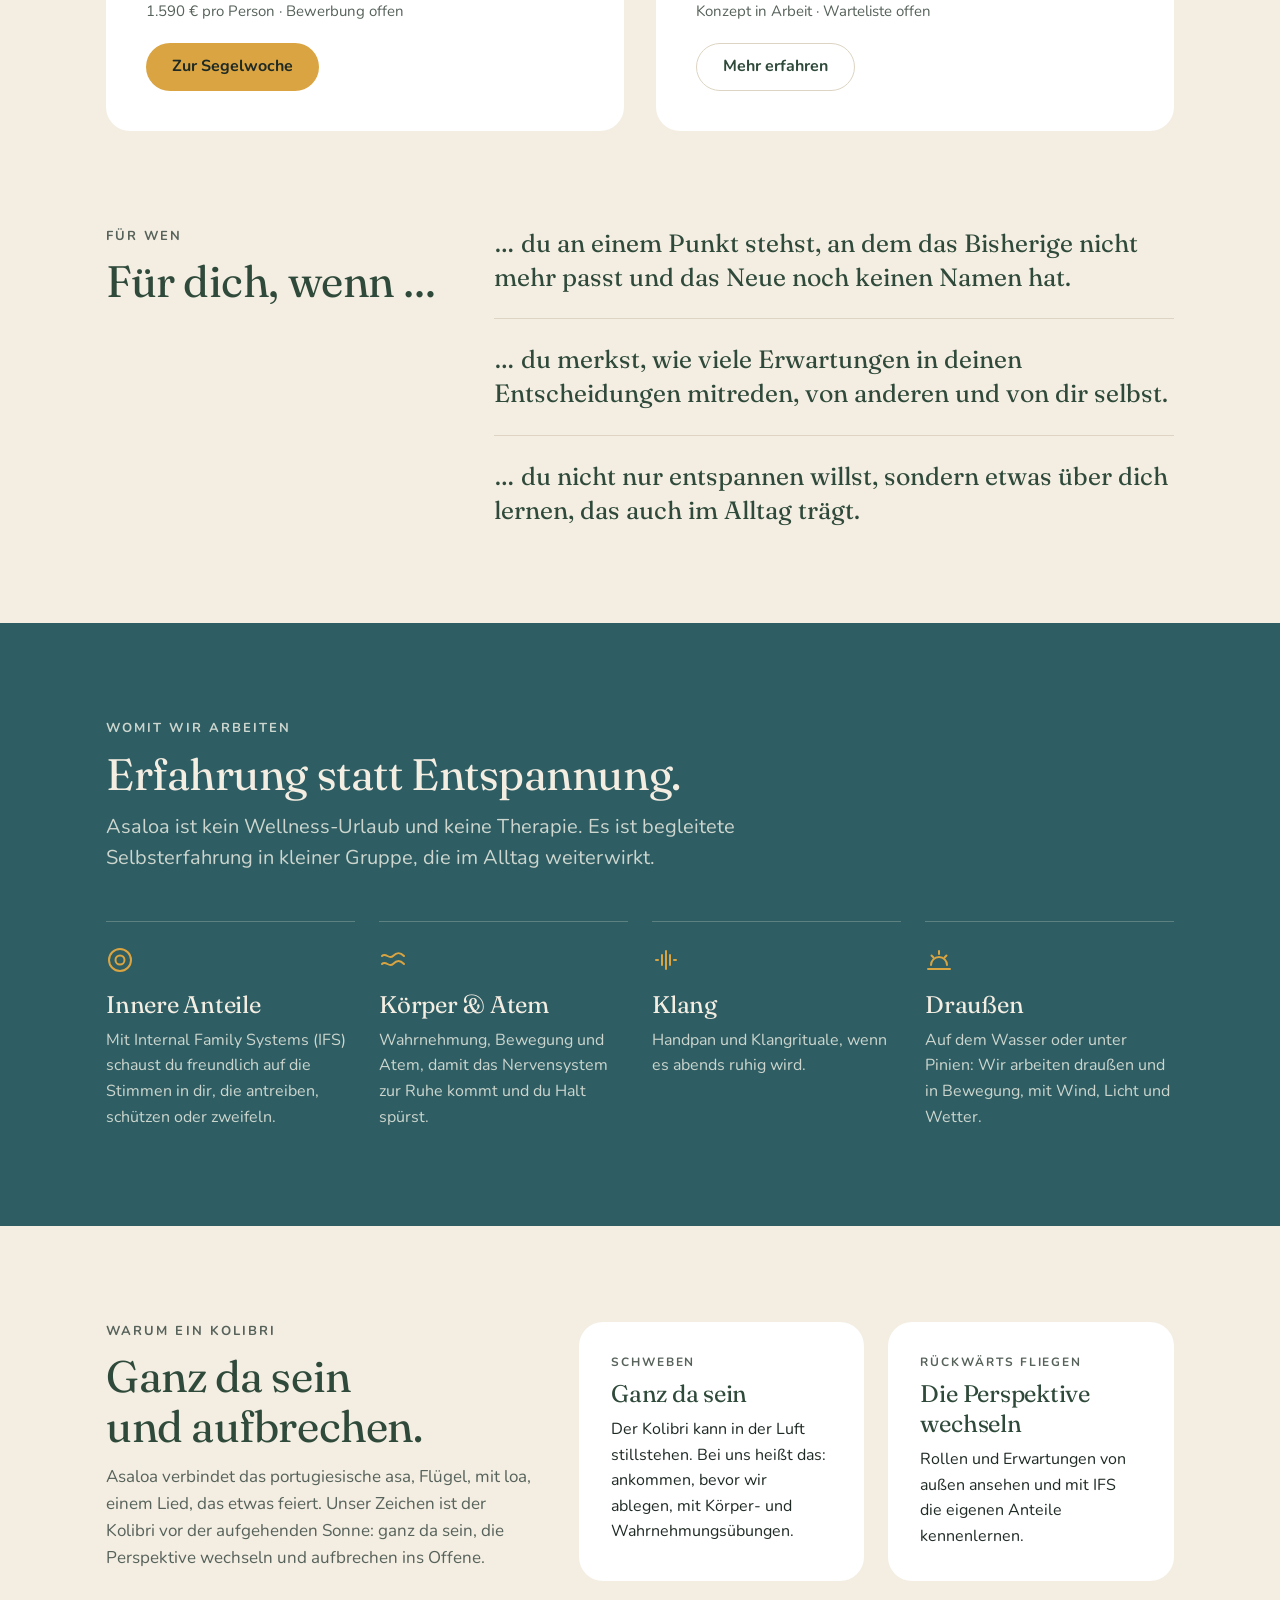
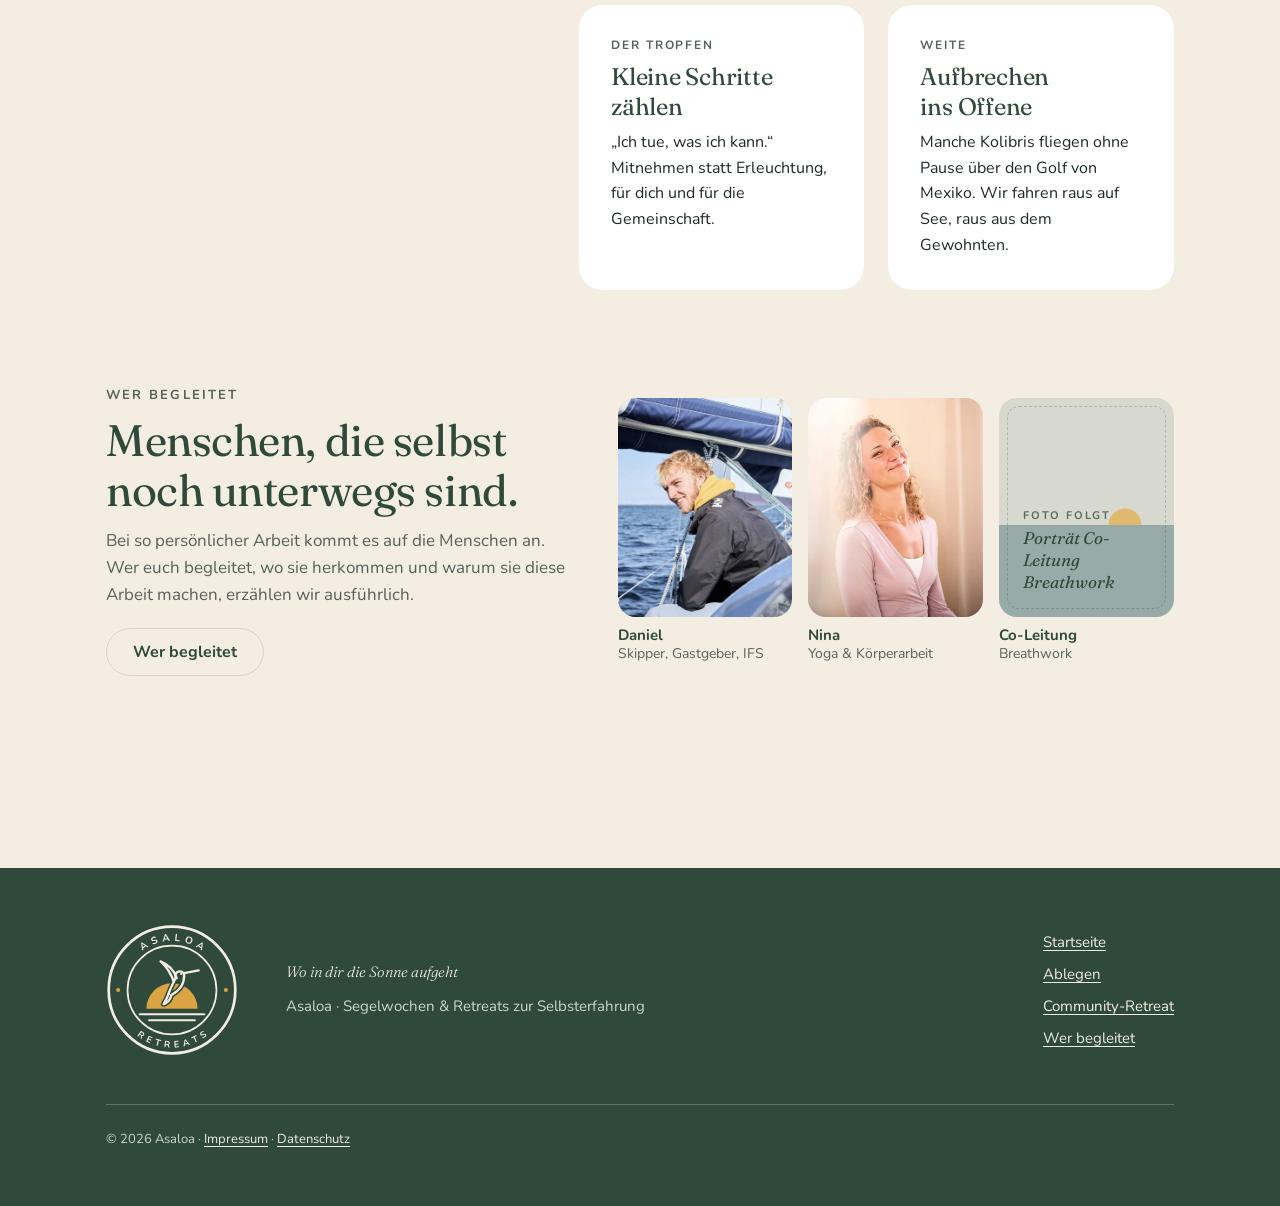
==== commit a82a26e2: "Daniels Foto auf Startseite, Team-Abschnitt und Profil start-daniel, ablegen-team-daniel, team-danie" ====
--- a/index.html
+++ b/index.html
@@ -149,7 +149,7 @@
         <a class="btn btn-line" href="wer-begleitet.html">Wer begleitet</a>
       </div>
       <div class="faces">
-        <figure><figure class="bild r-4x5 t-holz" data-bild="start-daniel"><div class="bild-platz" role="img" aria-label="Platzhalter für ein Foto: Porträt Daniel"><span class="bild-tag">Foto folgt</span><span class="bild-motiv">Porträt Daniel</span></div></figure><figcaption><b>Daniel</b>Skipper, Gastgeber, IFS</figcaption></figure>
+        <figure><figure class="bild r-4x5 t-holz" data-bild="start-daniel"><img src="img/start-daniel.webp" alt="Daniel sitzt lachend an Deck eines Segelboots, hinter ihm das offene Meer" width="800" height="1000" loading="lazy"></figure><figcaption><b>Daniel</b>Skipper, Gastgeber, IFS</figcaption></figure>
         <figure><figure class="bild r-4x5" data-bild="start-yoga"><img src="img/start-yoga.webp" alt="Porträt von Nina, Co-Leitung Yoga &amp; Körperarbeit" width="640" height="800" loading="lazy"></figure><figcaption><b>Nina</b>Yoga &amp; Körperarbeit</figcaption></figure>
         <figure><figure class="bild r-4x5 t-meer" data-bild="start-breathwork"><div class="bild-platz" role="img" aria-label="Platzhalter für ein Foto: Porträt Co-Leitung Breathwork"><span class="bild-tag">Foto folgt</span><span class="bild-motiv">Porträt Co-Leitung Breathwork</span></div></figure><figcaption><b>Co-Leitung</b>Breathwork</figcaption></figure>
       </div>
